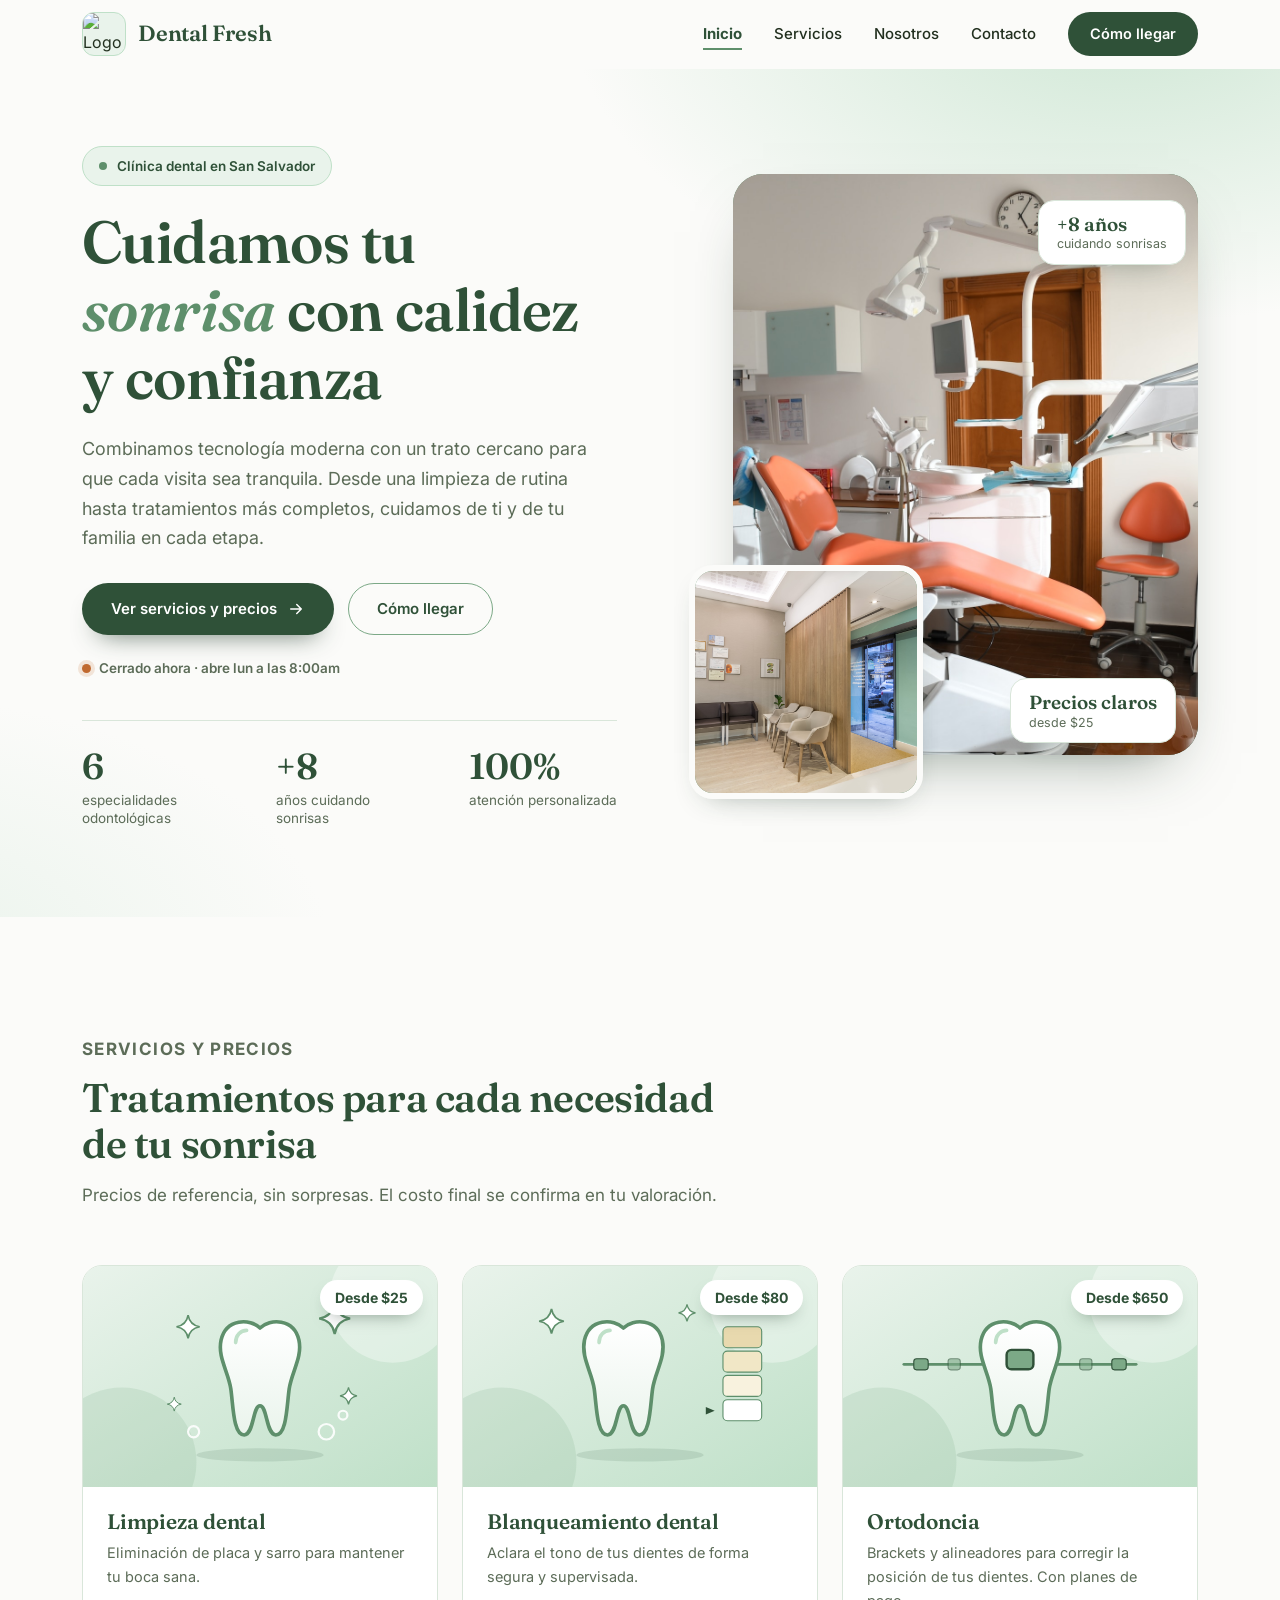
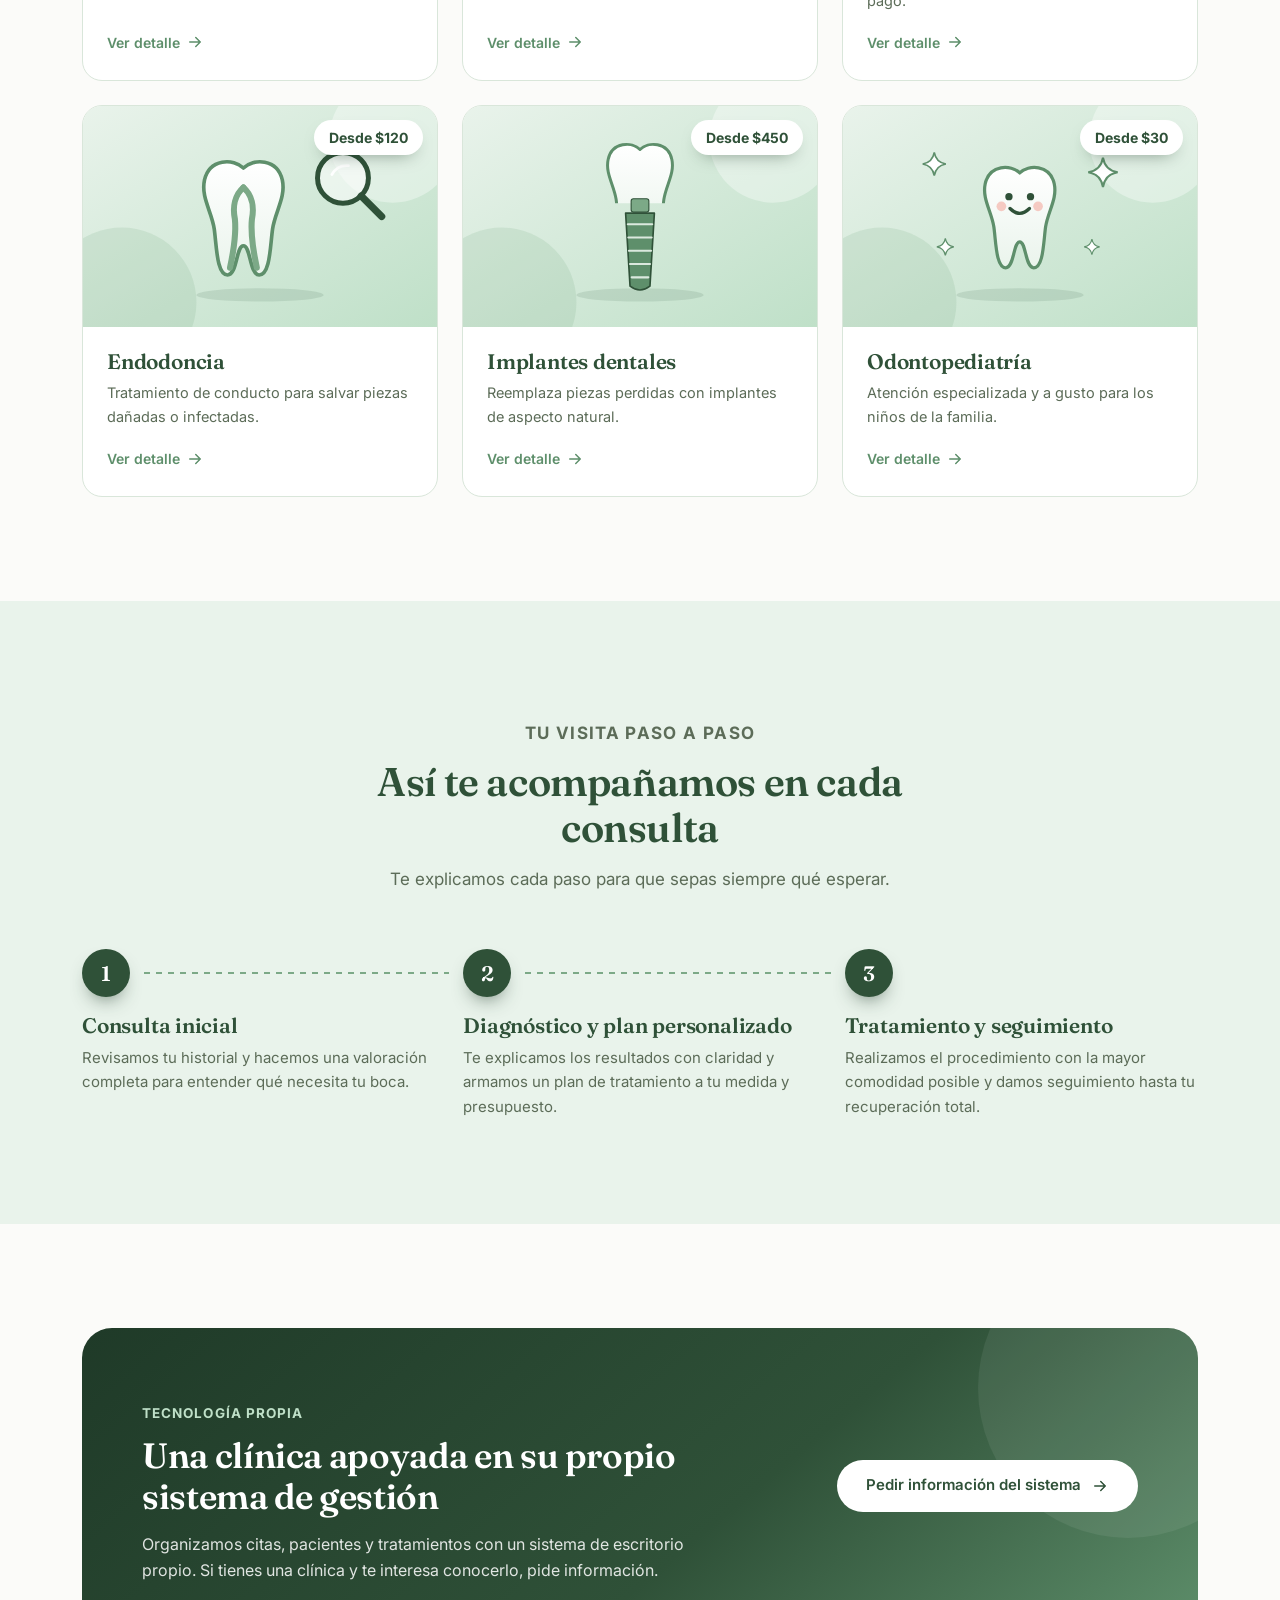
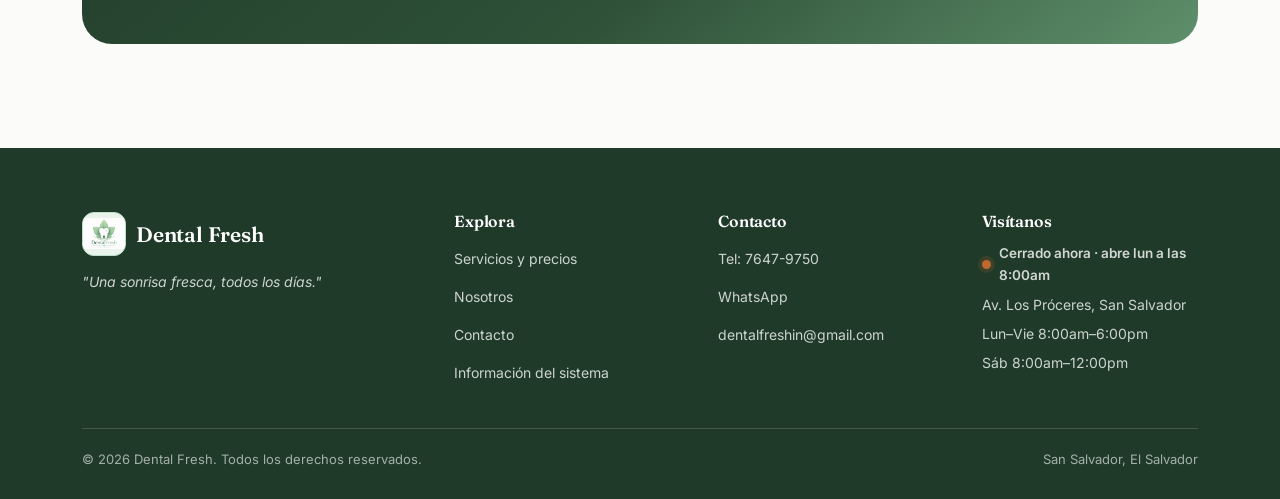
==== index.html @ ce36f496 "Add files via upload" ====
<!DOCTYPE html>
<html lang="es">
<head>
<meta charset="UTF-8">
<meta name="viewport" content="width=device-width, initial-scale=1.0, viewport-fit=cover">
<meta name="description" content="Dental Fresh, clínica dental en San Salvador. Limpieza, blanqueamiento, ortodoncia, endodoncia, implantes y odontopediatría con precios claros.">
<meta name="theme-color" content="#2F5138">
<title>Dental Fresh — Clínica dental en San Salvador</title>
<link rel="icon" href="logo.jpeg">
<link rel="preconnect" href="https://fonts.googleapis.com">
<link rel="preconnect" href="https://fonts.gstatic.com" crossorigin>
<link href="https://fonts.googleapis.com/css2?family=Fraunces:ital,opsz,wght@0,9..144,500;0,9..144,600;1,9..144,500&family=Inter:wght@400;500;600;700&display=swap" rel="stylesheet">
<link rel="stylesheet" href="style.css">
<script>document.documentElement.classList.add('js');</script>
</head>
<body>
<div class="progress" aria-hidden="true"></div>
<a class="skip" href="#contenido">Saltar al contenido</a>

<header>
  <div class="nav">
    <a href="index.html" class="brand-group" aria-label="Dental Fresh, inicio">
      <span class="logo-slot"><img src="img/logo.jpeg" alt="Logo de Dental Fresh"></span>
      <span class="brand">Dental Fresh</span>
    </a>
    <button class="menu-toggle" type="button" aria-label="Abrir menú" aria-expanded="false" aria-controls="menu"><span class="bars"></span></button>
    <nav id="menu" class="nav-links" aria-label="Principal">
      <a href="index.html" aria-current="page">Inicio</a>
      <a href="servicios.html">Servicios</a>
      <a href="nosotros.html">Nosotros</a>
      <a href="contacto.html">Contacto</a>
      <a href="contacto.html#ubicacion" class="nav-cta">Cómo llegar</a>
    </nav>
  </div>
</header>

<main id="contenido">
  <section class="hero">
    <div class="wrap hero-grid">
      <div class="reveal">
        <span class="pill"><span class="dot"></span>Clínica dental en San Salvador</span>
        <h1>Cuidamos tu <em>sonrisa</em> con calidez y confianza</h1>
        <p class="lead">Combinamos tecnología moderna con un trato cercano para que cada visita sea tranquila. Desde una limpieza de rutina hasta tratamientos más completos, cuidamos de ti y de tu familia en cada etapa.</p>
        <div class="btn-row">
          <a href="servicios.html" class="btn btn-primary">Ver servicios y precios <svg class="arr" viewBox="0 0 24 24" aria-hidden="true"><path d="M5 12h14M13 6l6 6-6 6"/></svg></a>
          <a href="contacto.html#ubicacion" class="btn btn-ghost">Cómo llegar</a>
        </div>
        <p class="status" data-open-status data-state=""><i></i><span class="t">Lun–Vie 8:00am–6:00pm · Sáb 8:00am–12:00pm</span></p>
        <div class="hero-stats">
          <div><strong data-count="6">6</strong><span>especialidades odontológicas</span></div>
          <div><strong data-count="8" data-prefix="+">+8</strong><span>años cuidando sonrisas</span></div>
          <div><strong data-count="100" data-suffix="%">100%</strong><span>atención personalizada</span></div>
        </div>
      </div>

      <div class="hv reveal" style="--d:.15s">
        <div class="hv-main"><img src="consultorio.jpg" alt="Consultorio de Dental Fresh" onerror="this.style.display='none'"></div>
        <div class="hv-sec"><img src="sala_espera.jpg" alt="Sala de espera de Dental Fresh" onerror="this.style.display='none'"></div>
        <div class="chip c1"><b>+8 años</b><span>cuidando sonrisas</span></div>
        <div class="chip c2"><b>Precios claros</b><span>desde $25</span></div>
      </div>
    </div>
  </section>

  <section class="section">
    <div class="wrap">
      <div class="section-head reveal">
        <p class="eyebrow">Servicios y precios</p>
        <h2>Tratamientos para cada necesidad de tu sonrisa</h2>
        <p>Precios de referencia, sin sorpresas. El costo final se confirma en tu valoración.</p>
      </div>
      <div class="svc-grid">
        <a class="svc reveal" href="servicios.html#limpieza">
          <div class="svc-media"><img src="limpieza.svg" alt="Ilustración de limpieza dental" loading="lazy"><span class="svc-price">Desde $25</span></div>
          <div class="svc-body"><h3>Limpieza dental</h3><p>Eliminación de placa y sarro para mantener tu boca sana.</p><span class="svc-link">Ver detalle <svg class="arr" viewBox="0 0 24 24" aria-hidden="true"><path d="M5 12h14M13 6l6 6-6 6"/></svg></span></div>
        </a>
        <a class="svc reveal" style="--d:.08s" href="servicios.html#blanqueamiento">
          <div class="svc-media"><img src="blanqueamiento.svg" alt="Ilustración de blanqueamiento dental" loading="lazy"><span class="svc-price">Desde $80</span></div>
          <div class="svc-body"><h3>Blanqueamiento dental</h3><p>Aclara el tono de tus dientes de forma segura y supervisada.</p><span class="svc-link">Ver detalle <svg class="arr" viewBox="0 0 24 24" aria-hidden="true"><path d="M5 12h14M13 6l6 6-6 6"/></svg></span></div>
        </a>
        <a class="svc reveal" style="--d:.16s" href="servicios.html#ortodoncia">
          <div class="svc-media"><img src="ortodoncia.svg" alt="Ilustración de ortodoncia" loading="lazy"><span class="svc-price">Desde $650</span></div>
          <div class="svc-body"><h3>Ortodoncia</h3><p>Brackets y alineadores para corregir la posición de tus dientes. Con planes de pago.</p><span class="svc-link">Ver detalle <svg class="arr" viewBox="0 0 24 24" aria-hidden="true"><path d="M5 12h14M13 6l6 6-6 6"/></svg></span></div>
        </a>
        <a class="svc reveal" href="servicios.html#endodoncia">
          <div class="svc-media"><img src="endodoncia.svg" alt="Ilustración de endodoncia" loading="lazy"><span class="svc-price">Desde $120</span></div>
          <div class="svc-body"><h3>Endodoncia</h3><p>Tratamiento de conducto para salvar piezas dañadas o infectadas.</p><span class="svc-link">Ver detalle <svg class="arr" viewBox="0 0 24 24" aria-hidden="true"><path d="M5 12h14M13 6l6 6-6 6"/></svg></span></div>
        </a>
        <a class="svc reveal" style="--d:.08s" href="servicios.html#implantes">
          <div class="svc-media"><img src="implantes.svg" alt="Ilustración de implante dental" loading="lazy"><span class="svc-price">Desde $450</span></div>
          <div class="svc-body"><h3>Implantes dentales</h3><p>Reemplaza piezas perdidas con implantes de aspecto natural.</p><span class="svc-link">Ver detalle <svg class="arr" viewBox="0 0 24 24" aria-hidden="true"><path d="M5 12h14M13 6l6 6-6 6"/></svg></span></div>
        </a>
        <a class="svc reveal" style="--d:.16s" href="servicios.html#odontopediatria">
          <div class="svc-media"><img src="odontopediatria.svg" alt="Ilustración de odontopediatría" loading="lazy"><span class="svc-price">Desde $30</span></div>
          <div class="svc-body"><h3>Odontopediatría</h3><p>Atención especializada y a gusto para los niños de la familia.</p><span class="svc-link">Ver detalle <svg class="arr" viewBox="0 0 24 24" aria-hidden="true"><path d="M5 12h14M13 6l6 6-6 6"/></svg></span></div>
        </a>
      </div>
    </div>
  </section>

  <section class="section alt">
    <div class="wrap">
      <div class="section-head center reveal">
        <p class="eyebrow">Tu visita paso a paso</p>
        <h2>Así te acompañamos en cada consulta</h2>
        <p>Te explicamos cada paso para que sepas siempre qué esperar.</p>
      </div>
      <div class="steps">
        <div class="step reveal"><h3>Consulta inicial</h3><p>Revisamos tu historial y hacemos una valoración completa para entender qué necesita tu boca.</p></div>
        <div class="step reveal" style="--d:.1s"><h3>Diagnóstico y plan personalizado</h3><p>Te explicamos los resultados con claridad y armamos un plan de tratamiento a tu medida y presupuesto.</p></div>
        <div class="step reveal" style="--d:.2s"><h3>Tratamiento y seguimiento</h3><p>Realizamos el procedimiento con la mayor comodidad posible y damos seguimiento hasta tu recuperación total.</p></div>
      </div>
    </div>
  </section>

  <section class="section">
    <div class="wrap">
      <div class="band reveal">
        <div>
          <p class="eyebrow">Tecnología propia</p>
          <h2>Una clínica apoyada en su propio sistema de gestión</h2>
          <p>Organizamos citas, pacientes y tratamientos con un sistema de escritorio propio. Si tienes una clínica y te interesa conocerlo, pide información.</p>
        </div>
        <a class="btn btn-light" href="contacto.html#sistema">Pedir información del sistema <svg class="arr" viewBox="0 0 24 24" aria-hidden="true"><path d="M5 12h14M13 6l6 6-6 6"/></svg></a>
      </div>
    </div>
  </section>
</main>

<footer>
  <div class="wrap">
    <div class="footer-grid">
      <div>
        <div class="footer-brand"><span class="logo-slot"><img src="logo.jpeg" alt=""></span><span class="brand" style="font-size:21px;">Dental Fresh</span></div>
        <p class="footer-lema">"Una sonrisa fresca, todos los días."</p>
      </div>
      <div>
        <h4>Explora</h4>
        <ul>
          <li><a href="servicios.html">Servicios y precios</a></li>
          <li><a href="nosotros.html">Nosotros</a></li>
          <li><a href="contacto.html">Contacto</a></li>
          <li><a href="#sistema">Información del sistema</a></li>
        </ul>
      </div>
      <div>
        <h4>Contacto</h4>
        <ul>
          <li><a href="tel:+50376479750">Tel: 7647-9750</a></li>
          <li><a href="https://wa.me/50376479750" target="_blank" rel="noopener">WhatsApp</a></li>
          <li><a href="mailto:dentalfreshin@gmail.com">dentalfreshin@gmail.com</a></li>
        </ul>
      </div>
      <div>
        <h4>Visítanos</h4>
        <p class="status" data-open-status data-state=""><i></i><span class="t">Consulta nuestro horario</span></p>
        <p class="dato">Av. Los Próceres, San Salvador</p>
        <p class="dato">Lun–Vie 8:00am–6:00pm</p>
        <p class="dato">Sáb 8:00am–12:00pm</p>
      </div>
    </div>
    <div class="footer-bottom">
      <span>© <span class="anio">2026</span> Dental Fresh. Todos los derechos reservados.</span>
      <span>San Salvador, El Salvador</span>
    </div>
  </div>
</footer>

<button class="to-top" type="button" aria-label="Volver arriba"><svg class="ico" viewBox="0 0 24 24" aria-hidden="true"><path d="M12 19V5M5 12l7-7 7 7"/></svg></button>
<div class="toast" role="status" aria-live="polite"></div>
<script src="script.js"></script>
</body>
</html>
---- style.css ----
/* ==========================================================
   Dental Fresh v3 — sitio de la clínica
   Breakpoints: 1024px · 860px (menú móvil) · 640px
   ========================================================== */
:root{
  --verde-oscuro:#2F5138;
  --verde-profundo:#1F3A28;
  --verde-principal:#5E8F6B;
  --verde-medio:#7CA987;
  --verde-claro:#BFE0C8;
  --verde-panel:#E9F3EB;
  --crema:#FBFBF9;
  --blanco:#FFFFFF;
  --texto:#22301F;
  --texto-suave:#5C6C58;
  --borde:#D9E6DA;
  --radio:20px;
  --pad:clamp(20px,4vw,32px);
  --sombra:0 28px 60px -30px rgba(31,58,40,.5);
  --sombra-sm:0 12px 30px -18px rgba(31,58,40,.45);
  --display:'Fraunces',Georgia,'Times New Roman',serif;
}
*,*::before,*::after{box-sizing:border-box;}
html{scroll-behavior:smooth;-webkit-text-size-adjust:100%;scroll-padding-top:84px;}
body{margin:0;font-family:'Inter',system-ui,sans-serif;color:var(--texto);background:var(--crema);line-height:1.65;overflow-x:hidden;}
h1,h2,h3,h4,.brand{font-family:var(--display);font-weight:600;color:var(--verde-oscuro);margin:0;line-height:1.15;letter-spacing:-.01em;}
p{margin:0;}
a{text-decoration:none;color:inherit;}
img{max-width:100%;display:block;}
ul{margin:0;padding:0;list-style:none;}
button{font-family:inherit;}
:focus-visible{outline:3px solid var(--verde-principal);outline-offset:3px;border-radius:6px;}
.wrap{max-width:1180px;margin:0 auto;padding-left:var(--pad);padding-right:var(--pad);}
.skip{position:absolute;left:-999px;top:8px;background:var(--verde-oscuro);color:#fff;padding:10px 16px;border-radius:8px;z-index:100;}
.skip:focus{left:8px;}
.ico{width:24px;height:24px;fill:none;stroke:currentColor;stroke-width:1.8;stroke-linecap:round;stroke-linejoin:round;flex-shrink:0;}
.arr{width:18px;height:18px;fill:none;stroke:currentColor;stroke-width:2;stroke-linecap:round;stroke-linejoin:round;transition:transform .2s ease;}

/* ---------- Barra de progreso y header ---------- */
.progress{position:fixed;top:0;left:0;right:0;height:3px;background:linear-gradient(90deg,var(--verde-medio),var(--verde-oscuro));transform-origin:0 50%;transform:scaleX(0);z-index:80;}
header{position:sticky;top:0;z-index:70;background:rgba(251,251,249,.9);backdrop-filter:blur(10px);border-bottom:1px solid transparent;transition:border-color .25s ease,box-shadow .25s ease;}
header.scrolled{border-bottom-color:var(--borde);box-shadow:0 10px 30px -22px rgba(31,58,40,.5);}
.nav{display:flex;align-items:center;justify-content:space-between;gap:16px;padding:12px var(--pad);max-width:1180px;margin:0 auto;}
.brand-group{display:flex;align-items:center;gap:12px;min-height:44px;}
.logo-slot{width:44px;height:44px;border-radius:12px;border:1.5px solid var(--verde-claro);display:flex;align-items:center;justify-content:center;background:var(--verde-panel);flex-shrink:0;overflow:hidden;}
.logo-slot img{width:100%;height:100%;object-fit:contain;}
.brand{font-size:clamp(19px,2.4vw,22px);}
.nav-links{display:flex;align-items:center;gap:clamp(16px,2.6vw,32px);font-size:15px;font-weight:500;}
.nav-links a{min-height:44px;display:inline-flex;align-items:center;position:relative;}
.nav-links a:not(.nav-cta)::after{content:"";position:absolute;left:0;right:0;bottom:6px;height:2px;background:var(--verde-principal);transform:scaleX(0);transform-origin:left;transition:transform .25s ease;}
.nav-links a:not(.nav-cta):hover::after,.nav-links a[aria-current="page"]::after{transform:scaleX(1);}
.nav-links a[aria-current="page"]{color:var(--verde-oscuro);font-weight:700;}
.nav-cta{background:var(--verde-oscuro);color:var(--blanco);padding:0 22px;border-radius:999px;font-weight:600;font-size:14.5px;transition:background .2s ease,transform .2s ease;}
.nav-cta:hover{background:var(--verde-principal);transform:translateY(-1px);}
.menu-toggle{display:none;width:48px;height:48px;border:1px solid var(--borde);background:var(--blanco);border-radius:12px;cursor:pointer;align-items:center;justify-content:center;padding:0;}
.menu-toggle .bars,.menu-toggle .bars::before,.menu-toggle .bars::after{display:block;width:22px;height:2.5px;background:var(--verde-oscuro);border-radius:2px;transition:transform .2s ease,background .2s ease;}
.menu-toggle .bars{position:relative;}
.menu-toggle .bars::before,.menu-toggle .bars::after{content:"";position:absolute;left:0;}
.menu-toggle .bars::before{top:-7px;}
.menu-toggle .bars::after{top:7px;}
.menu-toggle[aria-expanded="true"] .bars{background:transparent;}
.menu-toggle[aria-expanded="true"] .bars::before{transform:translateY(7px) rotate(45deg);}
.menu-toggle[aria-expanded="true"] .bars::after{transform:translateY(-7px) rotate(-45deg);}

/* ---------- Botones ---------- */
.btn{display:inline-flex;align-items:center;justify-content:center;gap:10px;min-height:52px;padding:12px 28px;border-radius:999px;font-weight:600;font-size:15px;cursor:pointer;border:1.5px solid transparent;transition:background .2s ease,transform .2s ease,color .2s ease,box-shadow .2s ease;text-align:center;}
.btn:hover{transform:translateY(-2px);}
.btn:hover .arr{transform:translateX(4px);}
.btn-primary{background:var(--verde-oscuro);color:var(--blanco);box-shadow:0 14px 26px -16px rgba(31,58,40,.8);}
.btn-primary:hover{background:var(--verde-principal);}
.btn-ghost{border-color:var(--verde-medio);color:var(--verde-oscuro);background:transparent;}
.btn-ghost:hover{background:var(--verde-panel);}
.btn-light{background:var(--blanco);color:var(--verde-oscuro);}
.btn-light:hover{background:var(--verde-claro);}
.btn-outline-light{border-color:rgba(255,255,255,.55);color:var(--blanco);}
.btn-outline-light:hover{background:rgba(255,255,255,.14);}
.btn-sm{min-height:44px;padding:10px 20px;font-size:14px;}
.btn-row{display:flex;gap:14px;flex-wrap:wrap;}

/* ---------- Animaciones de entrada ---------- */
@media (prefers-reduced-motion:no-preference){
  html.js .reveal{opacity:0;transform:translateY(26px);transition:opacity .7s ease,transform .7s cubic-bezier(.2,.7,.2,1);transition-delay:var(--d,0s);}
  html.js .reveal.in{opacity:1;transform:none;}
  @keyframes float{0%,100%{transform:translateY(0)}50%{transform:translateY(-9px)}}
  @keyframes pulse{0%{box-shadow:0 0 0 0 rgba(94,143,107,.55)}100%{box-shadow:0 0 0 10px rgba(94,143,107,0)}}
}

/* ---------- Hero ---------- */
.hero{background:radial-gradient(900px 520px at 88% -8%,rgba(191,224,200,.75),transparent 62%),radial-gradient(700px 420px at -8% 105%,rgba(233,243,235,.95),transparent 62%),var(--crema);overflow:hidden;}
.hero-grid{display:grid;grid-template-columns:1.05fr 1fr;gap:clamp(32px,6vw,72px);align-items:center;padding-top:clamp(36px,6vw,80px);padding-bottom:clamp(44px,7vw,92px);}
.pill{display:inline-flex;align-items:center;gap:10px;font-size:13.5px;font-weight:600;padding:8px 16px;border-radius:999px;background:var(--verde-panel);border:1px solid var(--verde-claro);color:var(--verde-oscuro);margin-bottom:22px;}
.pill .dot{width:8px;height:8px;border-radius:50%;background:var(--verde-principal);animation:pulse 1.8s ease-out infinite;}
.hero h1{font-size:clamp(2.3rem,5.2vw,3.7rem);font-weight:600;}
.hero h1 em{font-style:italic;color:var(--verde-principal);}
.hero .lead{margin-top:22px;font-size:clamp(16px,2vw,18px);color:var(--texto-suave);max-width:540px;}
.hero .btn-row{margin-top:30px;}
.status{display:inline-flex;align-items:center;gap:8px;font-size:13.5px;font-weight:600;color:var(--texto-suave);}
.status i{width:9px;height:9px;border-radius:50%;background:#B8C4B6;display:inline-block;flex-shrink:0;}
.status[data-state="open"] i{background:#2E9E57;box-shadow:0 0 0 4px rgba(46,158,87,.18);}
.status[data-state="closed"] i{background:#C0692F;box-shadow:0 0 0 4px rgba(192,105,47,.16);}
.hero .status{margin-top:22px;}
.hero-stats{display:grid;grid-template-columns:repeat(3,auto);justify-content:start;gap:clamp(18px,4vw,44px);margin-top:clamp(28px,4vw,40px);padding-top:26px;border-top:1px solid var(--borde);}
.hero-stats strong{display:block;font-family:var(--display);font-size:clamp(26px,3.4vw,36px);color:var(--verde-oscuro);line-height:1.1;font-weight:600;}
.hero-stats span{font-size:13.5px;color:var(--texto-suave);display:block;margin-top:4px;max-width:150px;line-height:1.35;}

/* Collage del hero */
.hv{position:relative;padding:0 0 44px 44px;}
.hv-main{aspect-ratio:4/5;border-radius:30px;overflow:hidden;background:linear-gradient(160deg,var(--verde-principal),var(--verde-oscuro));box-shadow:var(--sombra);}
.hv-main img,.hv-sec img{width:100%;height:100%;object-fit:cover;}
.hv-sec{position:absolute;left:0;bottom:0;width:46%;aspect-ratio:1/1;border-radius:24px;overflow:hidden;border:6px solid var(--crema);box-shadow:var(--sombra-sm);background:linear-gradient(160deg,var(--verde-medio),var(--verde-principal));}
.chip{position:absolute;background:var(--blanco);border:1px solid var(--borde);border-radius:16px;padding:12px 18px;box-shadow:var(--sombra-sm);display:flex;flex-direction:column;line-height:1.25;animation:float 6s ease-in-out infinite;}
.chip b{font-family:var(--display);font-size:19px;color:var(--verde-oscuro);font-weight:600;}
.chip span{font-size:12.5px;color:var(--texto-suave);}
.chip.c1{top:26px;right:12px;}
.chip.c2{bottom:56px;right:22px;animation-delay:-3s;}

/* ---------- Secciones ---------- */
.section{padding:clamp(60px,9vw,104px) 0;}
.section.alt{background:var(--verde-panel);}
.eyebrow{font-size:13.5px;color:var(--verde-principal);font-weight:700;letter-spacing:.08em;text-transform:uppercase;margin-bottom:12px;}
.section-head{max-width:640px;margin-bottom:clamp(32px,6vw,56px);}
.section-head.center{margin-left:auto;margin-right:auto;text-align:center;}
.section-head h2{font-size:clamp(1.75rem,4vw,2.5rem);}
.section-head p{color:var(--texto-suave);margin-top:14px;font-size:clamp(15px,2vw,17px);}

/* ---------- Tarjetas de servicios ---------- */
.svc-grid{display:grid;grid-template-columns:repeat(3,1fr);gap:24px;}
.svc{background:var(--blanco);border:1px solid var(--borde);border-radius:var(--radio);overflow:hidden;display:flex;flex-direction:column;transition:transform .3s ease,box-shadow .3s ease,border-color .3s ease;}
.svc:hover{transform:translateY(-7px);box-shadow:var(--sombra);border-color:var(--verde-claro);}
.svc-media{aspect-ratio:16/10;overflow:hidden;background:var(--verde-panel);position:relative;}
.svc-media img{width:100%;height:100%;object-fit:cover;transition:transform .6s ease;}
.svc:hover .svc-media img{transform:scale(1.07);}
.svc-price{position:absolute;right:14px;top:14px;background:var(--blanco);border-radius:999px;padding:6px 15px;font-weight:700;font-size:14px;color:var(--verde-oscuro);box-shadow:0 8px 18px -10px rgba(31,58,40,.6);}
.svc-body{padding:22px 24px 26px;display:flex;flex-direction:column;gap:8px;flex:1;}
.svc-body h3{font-size:21px;}
.svc-body p{font-size:14.5px;color:var(--texto-suave);}
.svc-body .incluye{font-size:13.5px;margin-top:2px;}
.svc-body .incluye strong{color:var(--verde-oscuro);}
.svc-tag{display:inline-block;align-self:flex-start;margin-top:4px;font-size:12px;font-weight:600;background:var(--verde-panel);color:var(--verde-oscuro);padding:3px 11px;border-radius:999px;}
.svc-link{margin-top:auto;padding-top:10px;display:inline-flex;align-items:center;gap:6px;font-weight:600;font-size:14px;color:var(--verde-principal);}
.svc:hover .svc-link .arr{transform:translateX(4px);}
.svc[hidden]{display:none;}
.svc.pop{animation:pop .45s ease both;}
@keyframes pop{from{opacity:0;transform:scale(.96) translateY(10px)}to{opacity:1;transform:none}}

/* Filtros */
.chips{display:flex;gap:10px;flex-wrap:wrap;margin-bottom:28px;}
.chip-btn{min-height:44px;padding:8px 20px;border-radius:999px;border:1.5px solid var(--borde);background:var(--blanco);color:var(--verde-oscuro);font-weight:600;font-size:14.5px;cursor:pointer;transition:all .2s ease;}
.chip-btn:hover{border-color:var(--verde-medio);background:var(--verde-panel);}
.chip-btn[aria-pressed="true"]{background:var(--verde-oscuro);border-color:var(--verde-oscuro);color:var(--blanco);}
.filter-count{font-size:14px;color:var(--texto-suave);margin:-8px 0 22px;}
.nota{margin-top:26px;font-size:14.5px;color:var(--texto-suave);background:var(--verde-panel);border-radius:14px;padding:16px 20px;border-left:4px solid var(--verde-principal);}
.section.alt .nota{background:var(--blanco);}
.more-link{display:inline-flex;align-items:center;gap:8px;min-height:44px;font-weight:600;color:var(--verde-principal);margin-top:30px;}
.more-link:hover{color:var(--verde-oscuro);}
.more-link:hover .arr{transform:translateX(4px);}

/* ---------- Pasos ---------- */
.steps{display:grid;grid-template-columns:repeat(3,1fr);gap:28px;counter-reset:paso;}
.step{position:relative;padding-top:64px;}
.step::before{counter-increment:paso;content:counter(paso);position:absolute;top:0;left:0;width:48px;height:48px;border-radius:50%;background:var(--verde-oscuro);color:#fff;font-family:var(--display);font-weight:600;font-size:21px;display:flex;align-items:center;justify-content:center;box-shadow:0 10px 20px -10px rgba(31,58,40,.8);}
.step::after{content:"";position:absolute;top:23px;left:62px;right:-14px;height:2px;background:repeating-linear-gradient(90deg,var(--verde-medio) 0 6px,transparent 6px 12px);}
.step:last-child::after{display:none;}
.step h3{font-size:21px;margin-bottom:8px;}
.step p{font-size:15px;color:var(--texto-suave);}

/* ---------- Banda (tecnología / CTA) ---------- */
.band{background:linear-gradient(140deg,var(--verde-profundo),var(--verde-oscuro) 58%,var(--verde-principal));color:var(--blanco);border-radius:30px;padding:clamp(32px,6vw,60px);display:grid;grid-template-columns:1.5fr auto;gap:clamp(24px,4vw,48px);align-items:center;position:relative;overflow:hidden;}
.band::before{content:"";position:absolute;right:-80px;top:-90px;width:300px;height:300px;border-radius:50%;background:rgba(255,255,255,.07);}
.band>*{position:relative;z-index:1;}
.band .eyebrow{color:var(--verde-claro);}
.band h2{color:var(--blanco);font-size:clamp(1.6rem,3.6vw,2.2rem);}
.band p{color:rgba(255,255,255,.86);margin-top:14px;max-width:560px;}
.band.center{grid-template-columns:1fr;text-align:center;justify-items:center;}
.band.center .btn-row{justify-content:center;}

/* ---------- Banner de páginas internas ---------- */
.page-banner{background:linear-gradient(150deg,var(--verde-principal) 0%,var(--verde-oscuro) 58%,var(--verde-profundo) 100%);color:var(--blanco);position:relative;overflow:hidden;padding:clamp(44px,7vw,76px) 0;}
.page-banner::before{content:"";position:absolute;right:-90px;top:-120px;width:340px;height:340px;border-radius:50%;background:rgba(255,255,255,.07);}
.page-banner::after{content:"";position:absolute;left:12%;bottom:-150px;width:260px;height:260px;border-radius:50%;background:rgba(255,255,255,.05);}
.page-banner .wrap{position:relative;z-index:1;}
.page-banner .eyebrow{color:var(--verde-claro);}
.page-banner h1{color:var(--blanco);font-size:clamp(2.1rem,5.2vw,3.1rem);}
.page-banner .tag{margin-top:12px;font-size:clamp(15px,2vw,17.5px);color:rgba(255,255,255,.88);max-width:560px;}

/* ---------- Nosotros ---------- */
.mv{display:grid;grid-template-columns:1fr 1fr;gap:24px;}
.mv>div{border-radius:var(--radio);padding:clamp(28px,4vw,46px);}
.mv .m{background:var(--blanco);border:1px solid var(--borde);}
.mv .v{background:var(--verde-oscuro);color:rgba(255,255,255,.86);}
.mv h3{font-size:clamp(1.4rem,2.8vw,1.75rem);margin-bottom:12px;}
.mv .v h3{color:var(--blanco);}
.mv .v .eyebrow{color:var(--verde-claro);}
.mv p.t{font-size:15.5px;}
.mv .m p.t{color:var(--texto-suave);}
.checks{margin-top:22px;display:grid;gap:12px;}
.checks li{padding-left:32px;position:relative;font-size:15px;}
.checks li::before{content:"";position:absolute;left:0;top:4px;width:20px;height:20px;border-radius:50%;background:var(--verde-principal);}
.checks li::after{content:"";position:absolute;left:6px;top:10px;width:8px;height:4px;border-left:2px solid #fff;border-bottom:2px solid #fff;transform:rotate(-45deg);}
.values{display:grid;grid-template-columns:repeat(4,1fr);gap:20px;}
.value{background:var(--blanco);border-radius:var(--radio);padding:28px 24px;border:1px solid transparent;transition:transform .3s ease,box-shadow .3s ease;}
.value:hover{transform:translateY(-6px);box-shadow:var(--sombra);}
.value .icon-box{width:50px;height:50px;border-radius:14px;background:var(--verde-panel);color:var(--verde-oscuro);display:flex;align-items:center;justify-content:center;margin-bottom:16px;}
.value h3{font-size:19px;margin-bottom:6px;}
.value p{font-size:14.5px;color:var(--texto-suave);}
.gallery{display:grid;grid-template-columns:1fr 1fr;gap:24px;}
.gallery figure{margin:0;background:var(--blanco);border:1px solid var(--borde);border-radius:var(--radio);overflow:hidden;}
.gal-btn{display:block;width:100%;padding:0;border:0;background:var(--verde-panel);cursor:zoom-in;position:relative;overflow:hidden;}
.gal-btn img{width:100%;aspect-ratio:16/10;object-fit:cover;transition:transform .6s ease;}
.gal-btn:hover img{transform:scale(1.06);}
.gal-btn::after{content:"Ampliar";position:absolute;right:14px;bottom:14px;background:rgba(31,58,40,.85);color:#fff;font-size:13px;font-weight:600;padding:6px 14px;border-radius:999px;opacity:0;transform:translateY(6px);transition:all .25s ease;}
.gal-btn:hover::after,.gal-btn:focus-visible::after{opacity:1;transform:none;}
.gallery figcaption{padding:18px 22px;}
.gallery h3{font-size:19px;}
.gallery p{font-size:14px;color:var(--texto-suave);margin-top:2px;}
.team{display:grid;grid-template-columns:repeat(3,1fr);gap:22px;}
.team-card{background:var(--blanco);border:1px solid var(--borde);border-radius:var(--radio);padding:32px 24px;text-align:center;transition:transform .3s ease,box-shadow .3s ease;}
.team-card:hover{transform:translateY(-6px);box-shadow:var(--sombra);}
.avatar{width:104px;height:104px;border-radius:50%;margin:0 auto 18px;background:var(--verde-panel);border:3px solid var(--verde-claro);display:flex;align-items:center;justify-content:center;font-family:var(--display);font-weight:600;font-size:30px;color:var(--verde-principal);overflow:hidden;}
.avatar img{width:100%;height:100%;object-fit:cover;}
.team-card h3{font-size:19px;}
.team-card .rol{font-size:14px;color:var(--verde-principal);font-weight:600;margin-top:3px;}
.team-card p:last-child{font-size:14px;color:var(--texto-suave);margin-top:10px;}

/* Lightbox */
dialog.lb{border:0;padding:0;background:transparent;max-width:min(94vw,1100px);width:100%;overflow:visible;}
dialog.lb::backdrop{background:rgba(15,30,20,.85);backdrop-filter:blur(4px);}
.lb-inner{position:relative;text-align:center;}
.lb img{max-height:78vh;width:auto;max-width:100%;margin:0 auto;border-radius:16px;box-shadow:0 30px 80px -20px rgba(0,0,0,.7);}
.lb p{color:#fff;margin-top:14px;font-size:15px;}
.lb button{position:absolute;width:48px;height:48px;border-radius:50%;border:0;background:rgba(255,255,255,.95);color:var(--verde-oscuro);font-size:22px;cursor:pointer;display:flex;align-items:center;justify-content:center;}
.lb .x{top:-14px;right:-6px;}
.lb .prev{left:-6px;top:42%;}
.lb .next{right:-6px;top:42%;}

/* ---------- Contacto ---------- */
.contact-cards{display:grid;grid-template-columns:repeat(4,1fr);gap:18px;}
.contact-card{background:var(--blanco);border:1px solid var(--borde);border-radius:var(--radio);padding:26px 24px;display:flex;flex-direction:column;gap:6px;transition:transform .3s ease,box-shadow .3s ease;}
.contact-card:hover{transform:translateY(-5px);box-shadow:var(--sombra-sm);}
.contact-card .icon-box{width:48px;height:48px;border-radius:14px;background:var(--verde-panel);color:var(--verde-oscuro);display:flex;align-items:center;justify-content:center;margin-bottom:10px;}
.contact-card h3{font-size:18px;}
.contact-card p,.contact-card a.dato{font-size:14.5px;color:var(--texto-suave);word-break:break-word;}
.contact-card a.dato{display:inline-flex;min-height:32px;align-items:center;color:var(--verde-oscuro);font-weight:600;}
.contact-card a.dato:hover{color:var(--verde-principal);}
.copy{align-self:flex-start;margin-top:auto;min-height:36px;padding:4px 14px;border-radius:999px;border:1.5px solid var(--borde);background:transparent;color:var(--verde-oscuro);font-size:13px;font-weight:600;cursor:pointer;transition:all .2s ease;}
.copy:hover{background:var(--verde-panel);border-color:var(--verde-medio);}
.map-box{border-radius:var(--radio);overflow:hidden;border:1px solid var(--borde);background:var(--blanco);box-shadow:var(--sombra);}
.map-box iframe{width:100%;aspect-ratio:16/8;min-height:320px;border:0;display:block;}
.map-info{padding:20px 26px;display:flex;justify-content:space-between;align-items:center;gap:16px;flex-wrap:wrap;}
.map-info h3{font-size:20px;}
.map-info p{font-size:14.5px;color:var(--texto-suave);}
.sys{background:var(--blanco);border:1px solid var(--borde);border-left:6px solid var(--verde-principal);border-radius:var(--radio);padding:clamp(26px,4vw,42px);display:grid;grid-template-columns:1.4fr 1fr;gap:clamp(22px,4vw,44px);align-items:center;box-shadow:var(--sombra-sm);}
.sys h2{font-size:clamp(1.5rem,3.2vw,2rem);}
.sys p{color:var(--texto-suave);margin-top:12px;font-size:15.5px;}
.sys ul{margin-top:16px;display:grid;gap:8px;}
.sys li{padding-left:26px;position:relative;font-size:14.5px;}
.sys li::before{content:"";position:absolute;left:0;top:9px;width:10px;height:10px;border-radius:50%;background:var(--verde-medio);}
.sys .btn-col{display:grid;gap:12px;}
.sys .btn-col small{font-size:13px;color:var(--texto-suave);text-align:center;}

/* FAQ */
.faq{max-width:820px;margin:0 auto;display:grid;gap:12px;}
.faq details{background:var(--blanco);border:1px solid var(--borde);border-radius:16px;transition:box-shadow .25s ease,border-color .25s ease;}
.faq details[open]{box-shadow:var(--sombra-sm);border-color:var(--verde-claro);}
.faq summary{cursor:pointer;list-style:none;padding:18px 60px 18px 24px;font-weight:600;color:var(--verde-oscuro);position:relative;min-height:58px;display:flex;align-items:center;}
.faq summary::-webkit-details-marker{display:none;}
.faq summary::after{content:"+";position:absolute;right:18px;top:50%;width:30px;height:30px;margin-top:-15px;border-radius:50%;background:var(--verde-panel);display:flex;align-items:center;justify-content:center;font-size:20px;color:var(--verde-oscuro);transition:transform .25s ease,background .25s ease;}
.faq details[open] summary::after{transform:rotate(45deg);background:var(--verde-claro);}
.faq details p{padding:0 24px 22px;font-size:15px;color:var(--texto-suave);}
.faq a{color:var(--verde-principal);font-weight:600;}

/* ---------- Footer ---------- */
footer{padding:clamp(44px,6vw,64px) 0 28px;background:var(--verde-profundo);color:rgba(255,255,255,.78);}
.footer-grid{display:grid;grid-template-columns:1.5fr 1fr 1fr 1fr;gap:clamp(24px,4vw,48px);}
.footer-brand{display:flex;align-items:center;gap:10px;}
.footer-brand .brand{color:var(--blanco);}
.footer-lema{margin-top:14px;font-size:14px;font-style:italic;max-width:260px;}
footer h4{font-size:16px;margin-bottom:12px;color:var(--blanco);}
footer li,footer p.dato{font-size:14px;margin-bottom:6px;}
footer a{display:inline-flex;align-items:center;min-height:32px;transition:color .2s ease;}
footer a:hover{color:var(--verde-claro);}
footer .status{color:rgba(255,255,255,.8);margin-bottom:6px;}
.footer-bottom{margin-top:34px;padding-top:20px;border-top:1px solid rgba(255,255,255,.16);font-size:13px;display:flex;justify-content:space-between;gap:10px;flex-wrap:wrap;color:rgba(255,255,255,.6);}

/* ---------- Volver arriba y aviso ---------- */
.to-top{position:fixed;right:max(18px,env(safe-area-inset-right));bottom:max(18px,env(safe-area-inset-bottom));z-index:60;width:52px;height:52px;border-radius:50%;border:0;background:var(--verde-oscuro);color:#fff;cursor:pointer;display:flex;align-items:center;justify-content:center;box-shadow:var(--sombra-sm);opacity:0;visibility:hidden;transform:translateY(12px);transition:all .3s ease;}
.to-top.show{opacity:1;visibility:visible;transform:none;}
.to-top:hover{background:var(--verde-principal);}
.toast{position:fixed;left:50%;bottom:max(24px,env(safe-area-inset-bottom));transform:translate(-50%,20px);background:var(--verde-profundo);color:#fff;padding:12px 22px;border-radius:999px;font-size:14px;font-weight:600;opacity:0;pointer-events:none;transition:all .3s ease;z-index:90;max-width:90vw;text-align:center;}
.toast.show{opacity:1;transform:translate(-50%,0);}

/* ==========================================================
   RESPONSIVO
   ========================================================== */
@media (max-width:1024px){
  .svc-grid,.team{grid-template-columns:repeat(2,1fr);}
  .values,.contact-cards{grid-template-columns:repeat(2,1fr);}
  .footer-grid{grid-template-columns:1fr 1fr;}
  .footer-grid>div:first-child{grid-column:1/-1;}
}
@media (max-width:860px){
  .menu-toggle{display:inline-flex;}
  .nav-links{position:absolute;left:0;right:0;top:100%;flex-direction:column;align-items:stretch;gap:0;background:var(--crema);border-bottom:1px solid var(--borde);padding:8px var(--pad) 22px;display:none;box-shadow:0 18px 30px -20px rgba(47,81,56,.35);}
  .nav-links.open{display:flex;}
  .nav-links a{border-bottom:1px solid var(--borde);font-size:16px;min-height:54px;}
  .nav-links a::after{display:none;}
  .nav-links .nav-cta{justify-content:center;margin-top:14px;border-bottom:none;}
  .hero-grid,.mv,.gallery,.sys,.band{grid-template-columns:1fr;}
  .hv{max-width:520px;margin:0 auto;width:100%;}
  .steps{grid-template-columns:1fr;gap:30px;}
  .step{padding-top:0;padding-left:68px;}
  .step::after{top:52px;left:23px;right:auto;width:2px;height:calc(100% + 6px);background:repeating-linear-gradient(180deg,var(--verde-medio) 0 6px,transparent 6px 12px);}
  .band .btn-row{margin-top:4px;}
}
@media (max-width:640px){
  .svc-grid,.team,.values,.contact-cards{grid-template-columns:1fr;}
  .hero-stats{grid-template-columns:repeat(3,1fr);gap:14px;}
  .hero-stats span{font-size:12.5px;}
  .hv{padding:0 0 36px 24px;}
  .hv-main{aspect-ratio:4/3.4;}
  .chip{padding:10px 14px;}
  .chip b{font-size:16px;}
  .btn-row .btn{flex:1 1 100%;}
  .btn-row .btn-sm{flex:0 0 auto;}
  .chips{flex-wrap:nowrap;overflow-x:auto;margin-left:calc(var(--pad) * -1);margin-right:calc(var(--pad) * -1);padding:0 var(--pad) 6px;scrollbar-width:none;}
  .chips::-webkit-scrollbar{display:none;}
  .chip-btn{flex-shrink:0;}
  .footer-grid{grid-template-columns:1fr;}
  .footer-bottom{flex-direction:column;}
  .map-info .btn{width:100%;}
  .lb .prev{left:4px;}
  .lb .next{right:4px;}
  .lb .x{right:4px;top:-18px;}
}
@media (prefers-reduced-motion:reduce){
  html{scroll-behavior:auto;}
  *{transition:none !important;animation:none !important;}
}
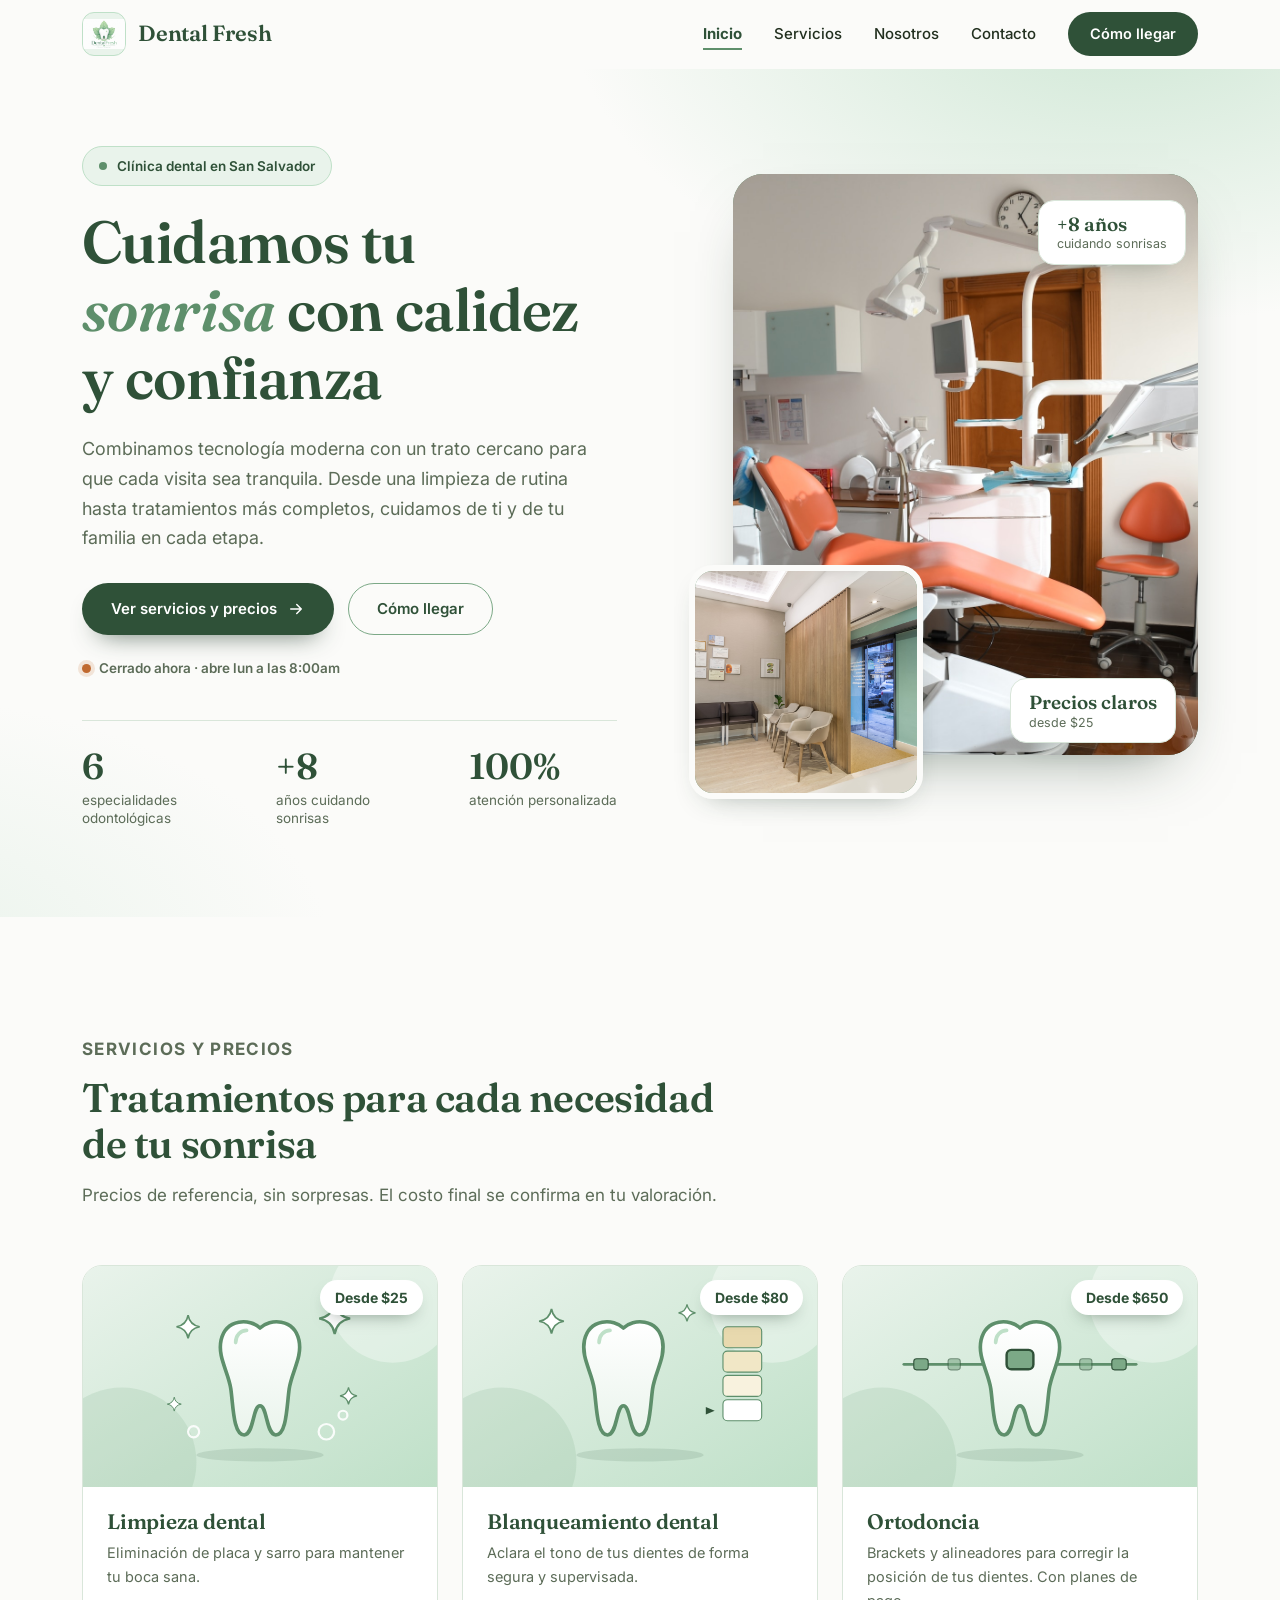
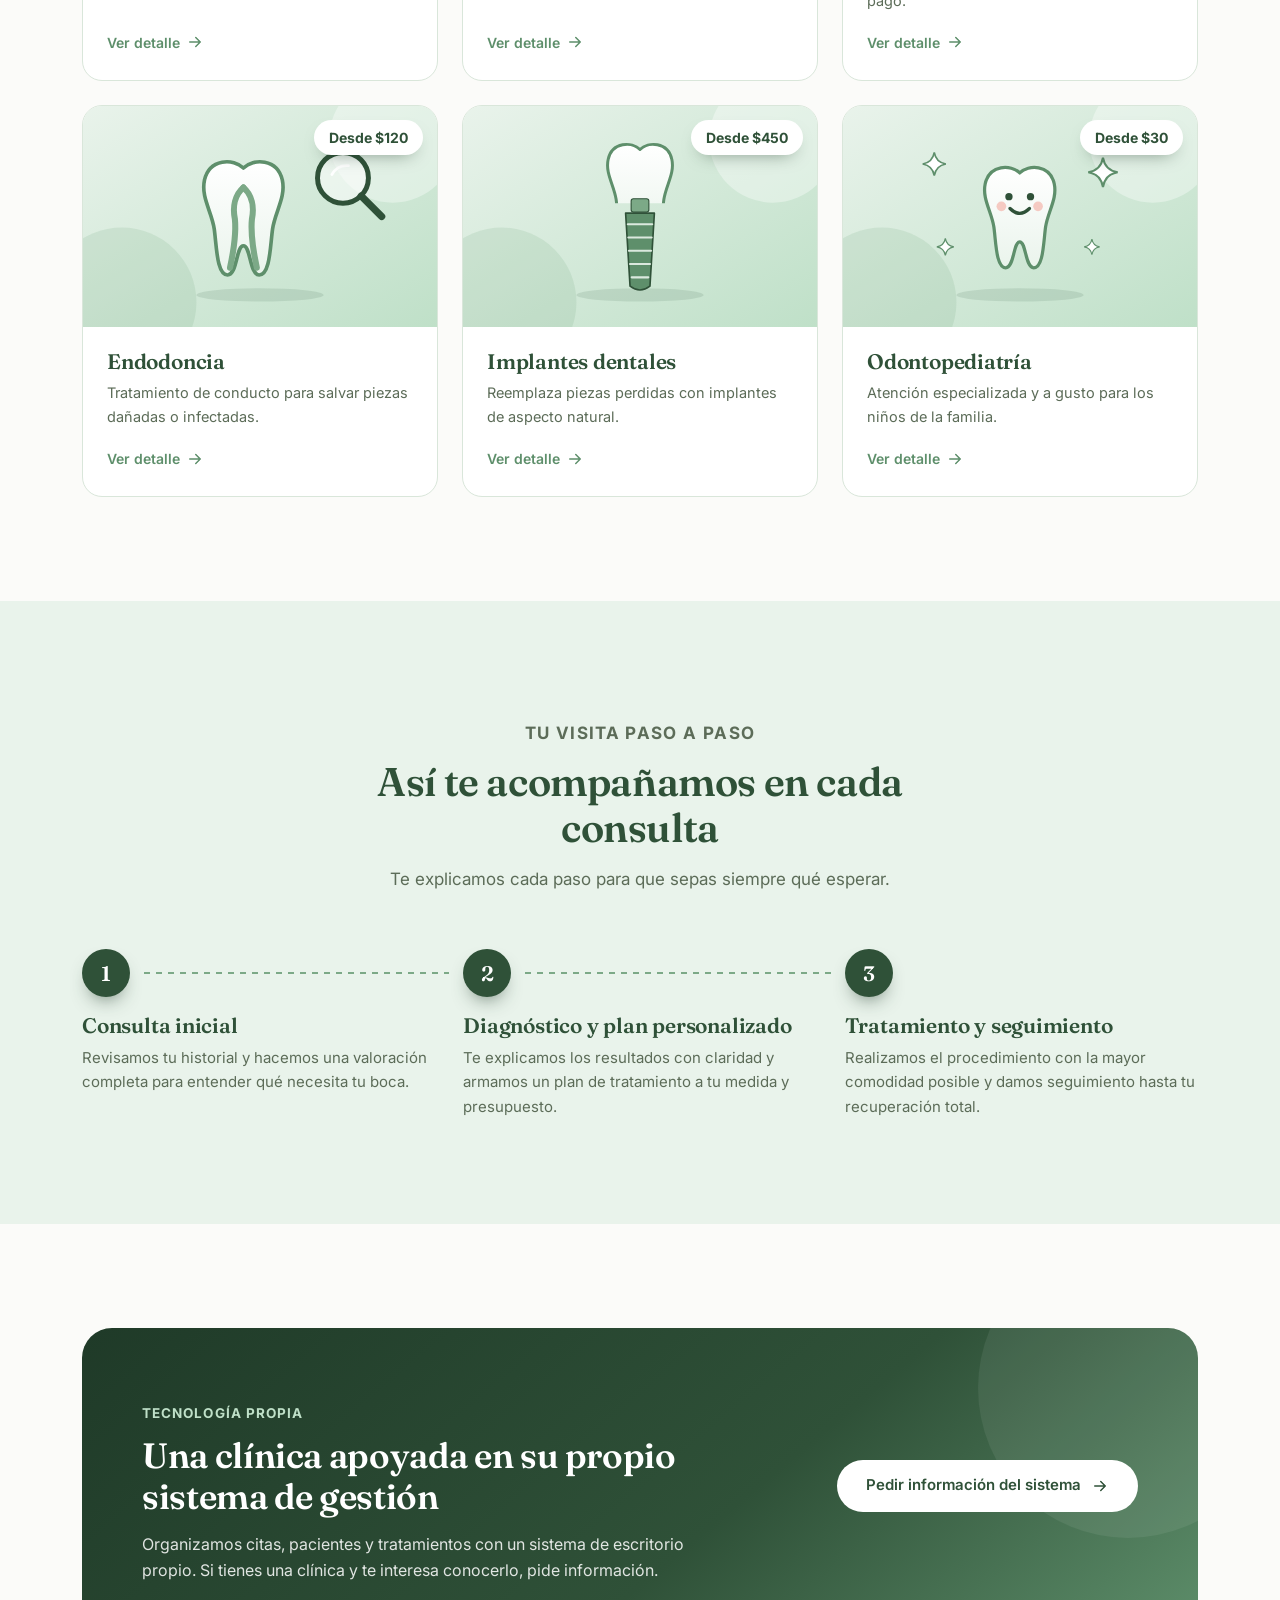
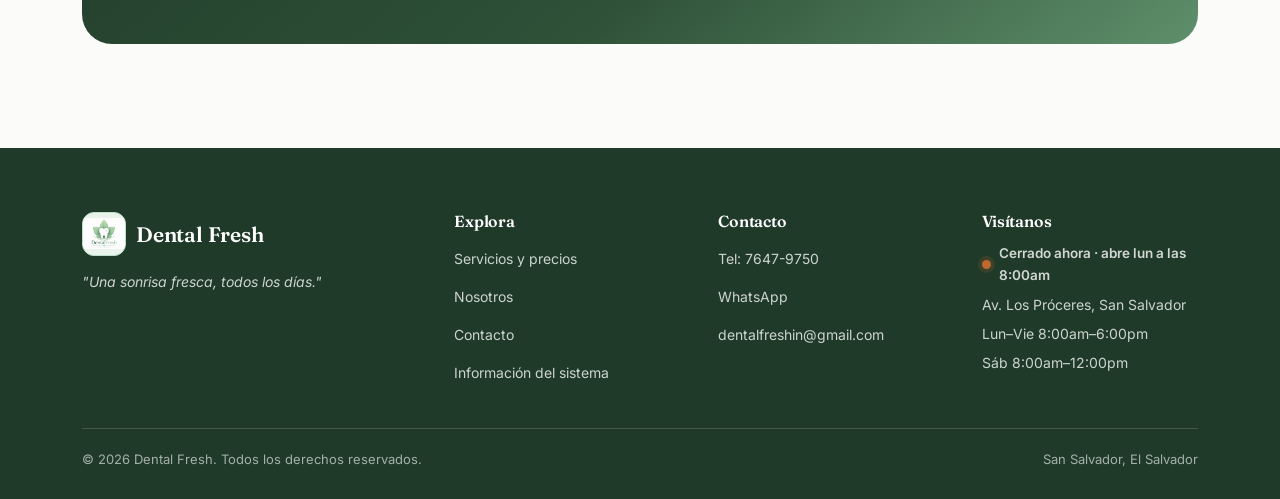
==== commit 50e539a2: "Fix HTML encoding issues in index.html" ====
--- a/index.html
+++ b/index.html
@@ -20,7 +20,7 @@
 <header>
   <div class="nav">
     <a href="index.html" class="brand-group" aria-label="Dental Fresh, inicio">
-      <span class="logo-slot"><img src="img/logo.jpeg" alt="Logo de Dental Fresh"></span>
+      <span class="logo-slot"><img src="logo.jpeg" alt="Logo de Dental Fresh"></span>
       <span class="brand">Dental Fresh</span>
     </a>
     <button class="menu-toggle" type="button" aria-label="Abrir menú" aria-expanded="false" aria-controls="menu"><span class="bars"></span></button>
@@ -170,4 +170,4 @@
 <div class="toast" role="status" aria-live="polite"></div>
 <script src="script.js"></script>
 </body>
-</html>+</html>
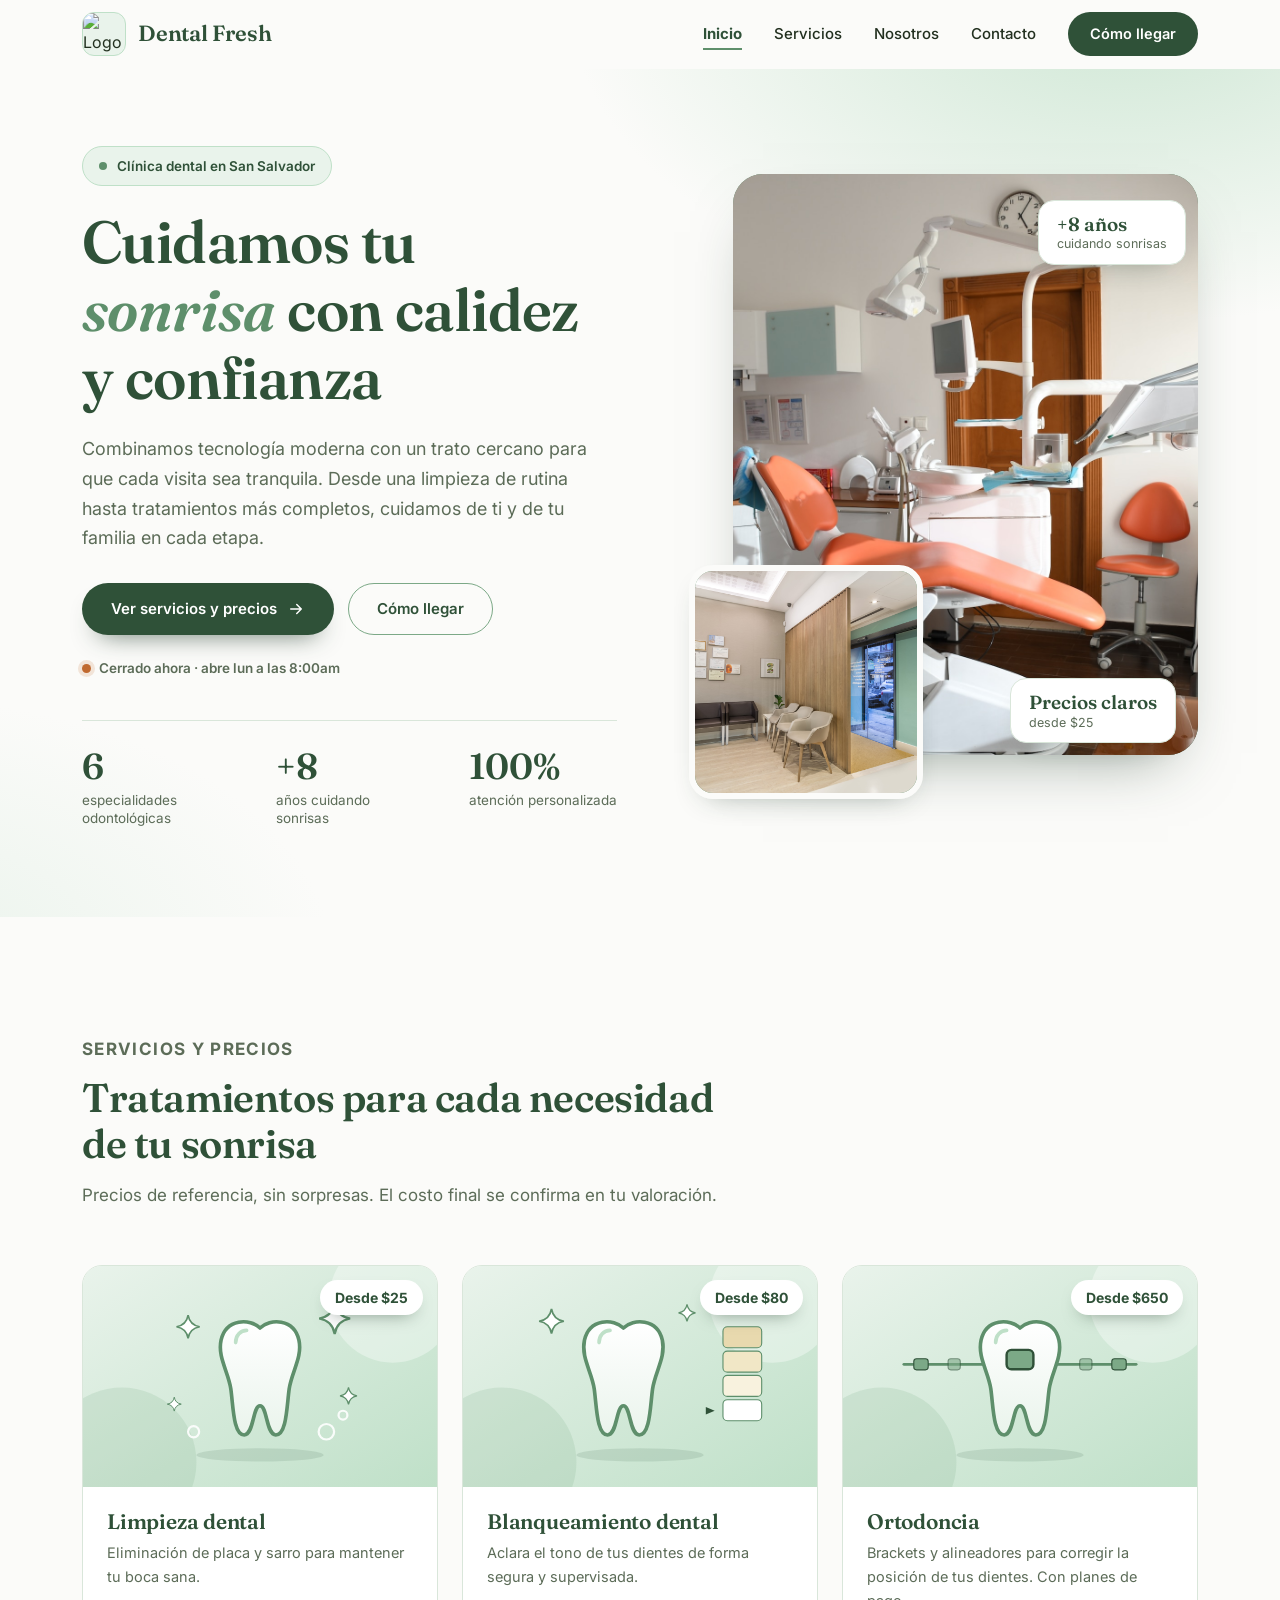
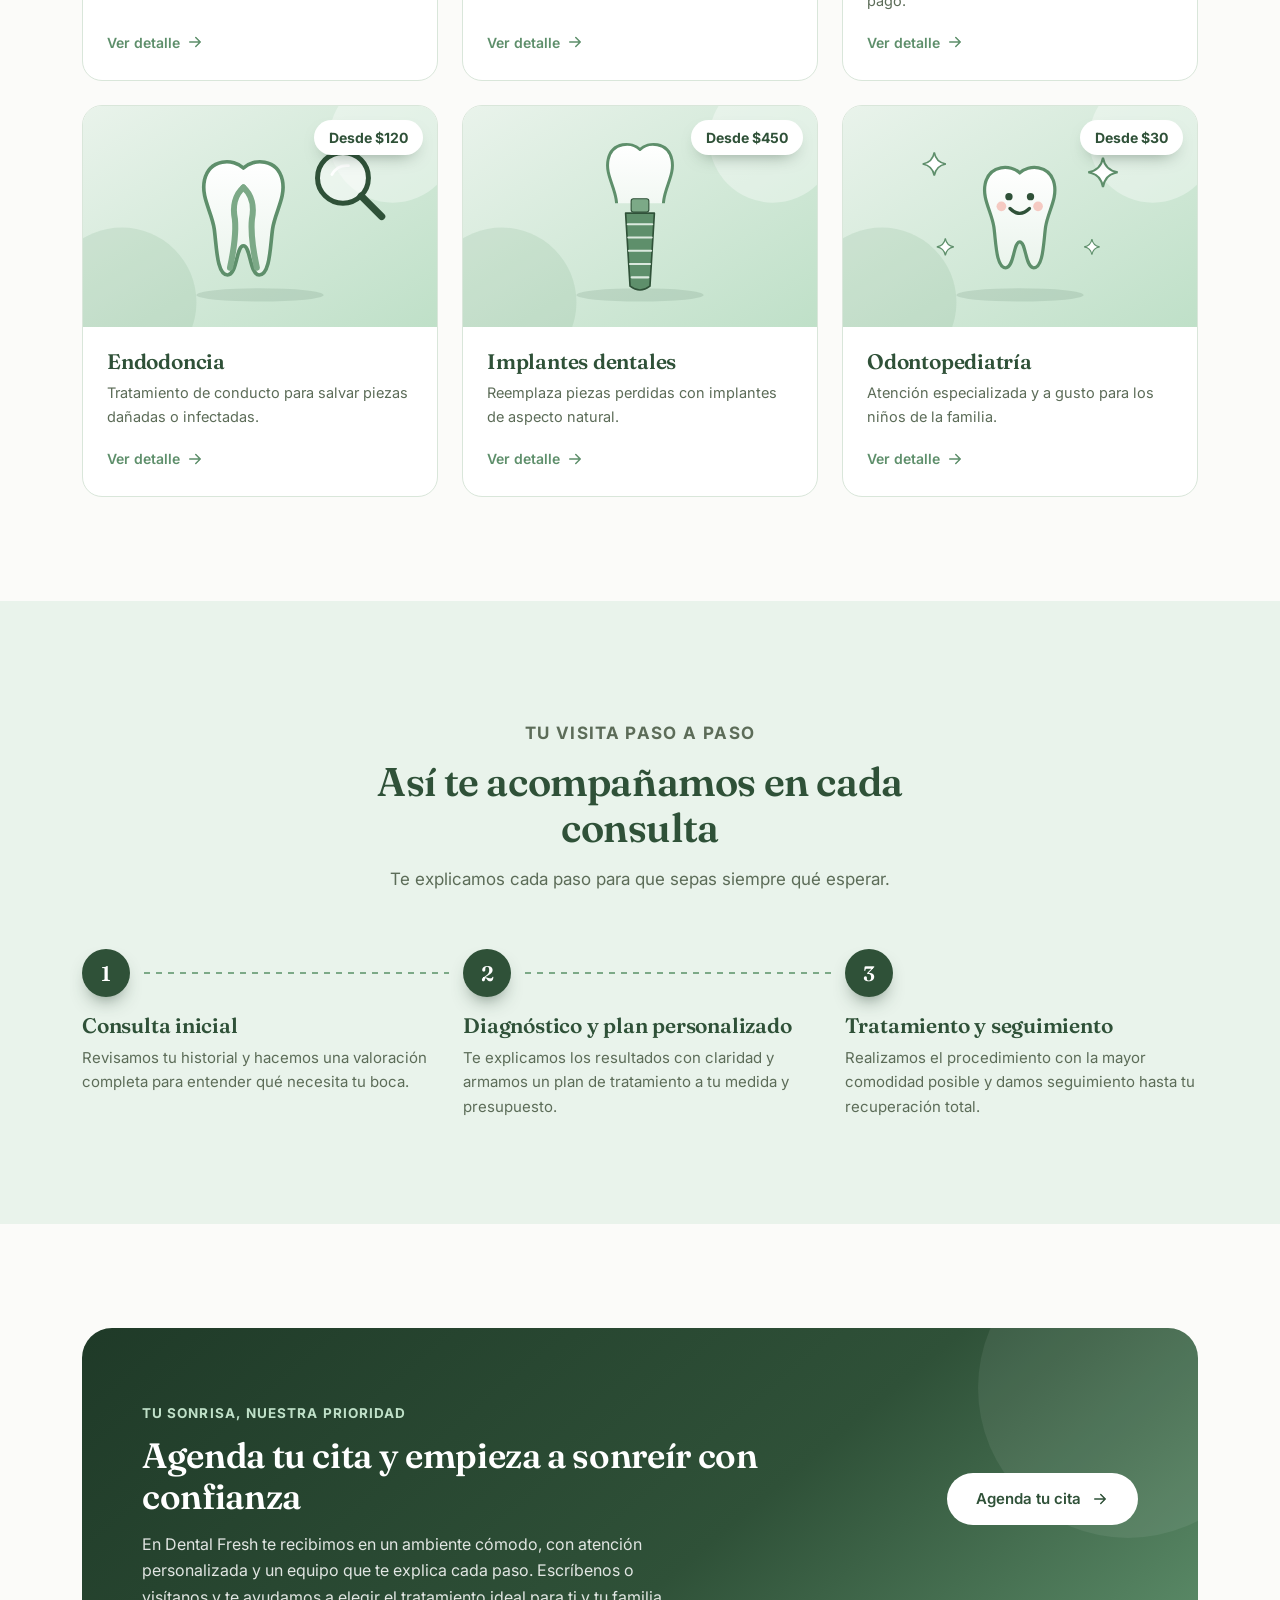
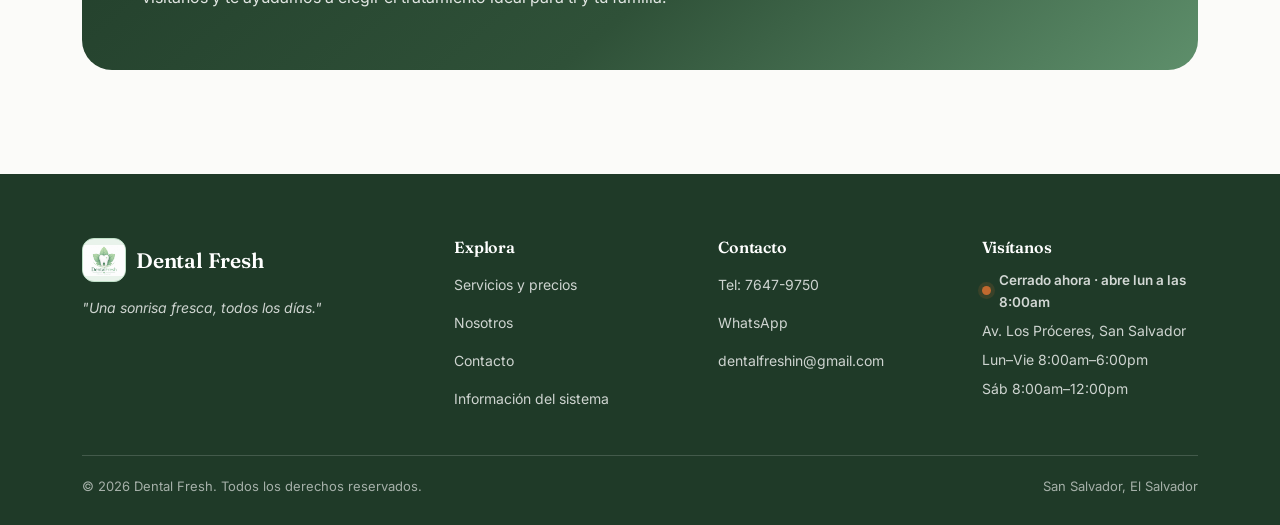
==== commit f10fd17c: "Fix HTML structure and update logo image source" ====
--- a/index.html
+++ b/index.html
@@ -20,7 +20,7 @@
 <header>
   <div class="nav">
     <a href="index.html" class="brand-group" aria-label="Dental Fresh, inicio">
-      <span class="logo-slot"><img src="logo.jpeg" alt="Logo de Dental Fresh"></span>
+      <span class="logo-slot"><img src="img/logo.jpeg" alt="Logo de Dental Fresh"></span>
       <span class="brand">Dental Fresh</span>
     </a>
     <button class="menu-toggle" type="button" aria-label="Abrir menú" aria-expanded="false" aria-controls="menu"><span class="bars"></span></button>
@@ -117,11 +117,11 @@
     <div class="wrap">
       <div class="band reveal">
         <div>
-          <p class="eyebrow">Tecnología propia</p>
-          <h2>Una clínica apoyada en su propio sistema de gestión</h2>
-          <p>Organizamos citas, pacientes y tratamientos con un sistema de escritorio propio. Si tienes una clínica y te interesa conocerlo, pide información.</p>
+          <p class="eyebrow">Tu sonrisa, nuestra prioridad</p>
+          <h2>Agenda tu cita y empieza a sonreír con confianza</h2>
+          <p>En Dental Fresh te recibimos en un ambiente cómodo, con atención personalizada y un equipo que te explica cada paso. Escríbenos o visítanos y te ayudamos a elegir el tratamiento ideal para ti y tu familia.</p>
         </div>
-        <a class="btn btn-light" href="contacto.html#sistema">Pedir información del sistema <svg class="arr" viewBox="0 0 24 24" aria-hidden="true"><path d="M5 12h14M13 6l6 6-6 6"/></svg></a>
+        <a class="btn btn-light" href="contacto.html#ubicacion">Agenda tu cita <svg class="arr" viewBox="0 0 24 24" aria-hidden="true"><path d="M5 12h14M13 6l6 6-6 6"/></svg></a>
       </div>
     </div>
   </section>
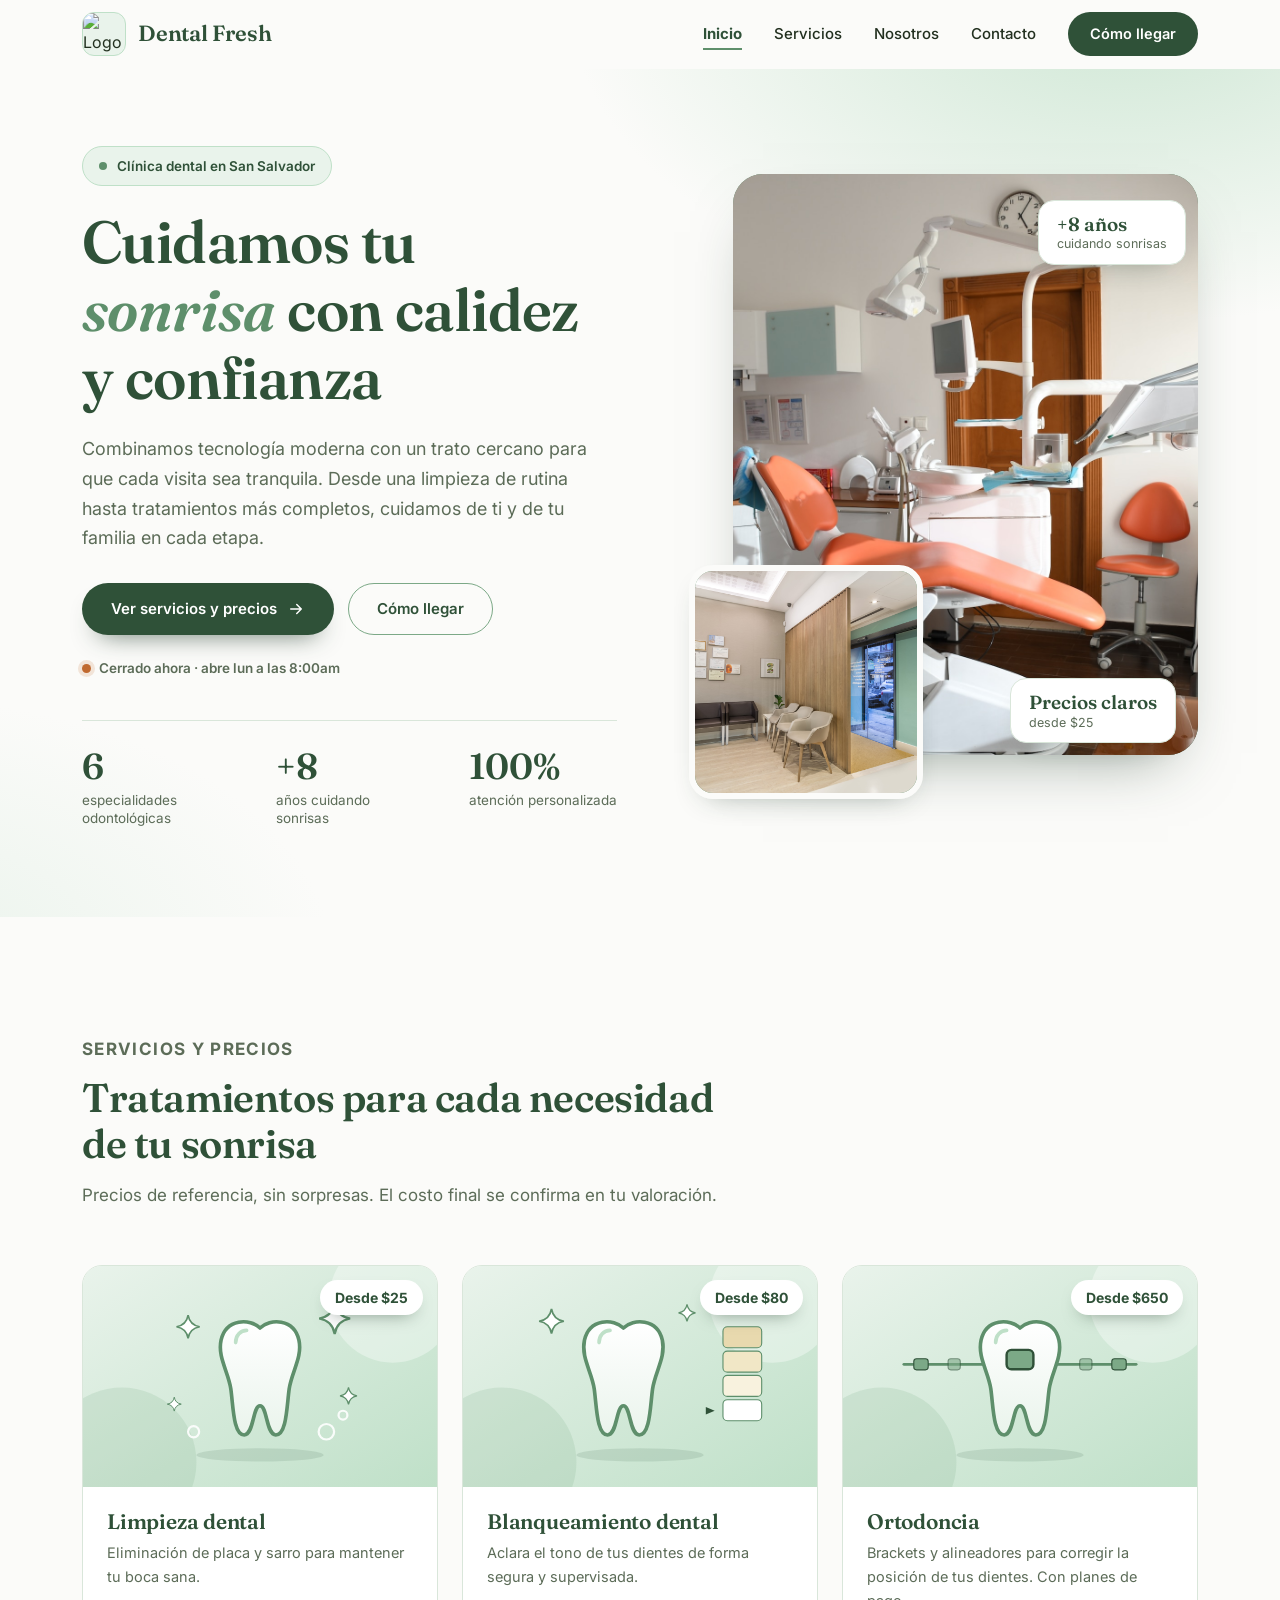
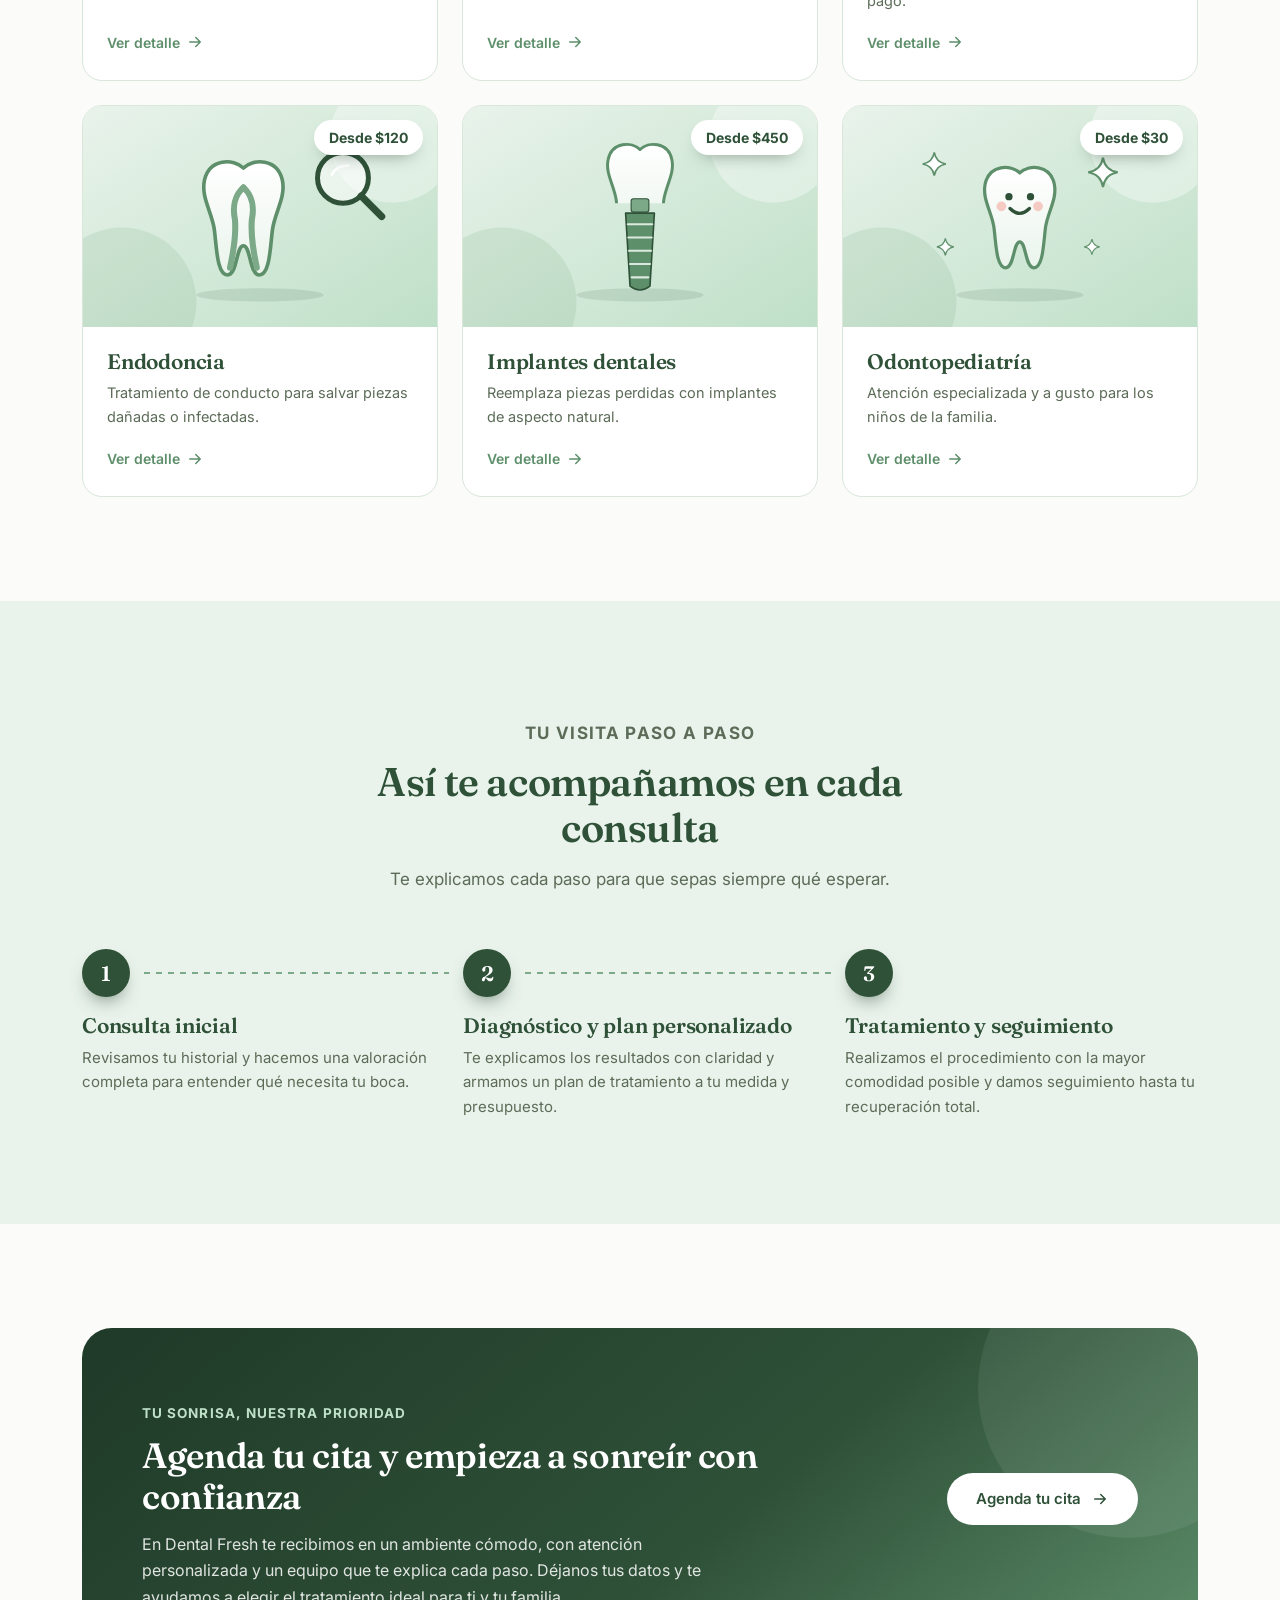
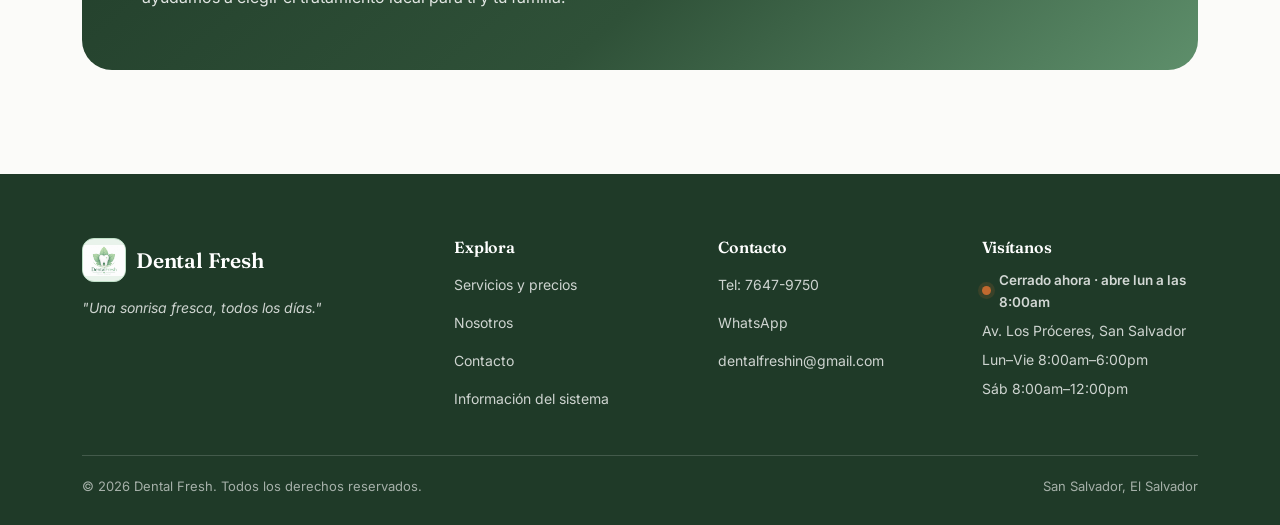
==== commit f499a09d: "Fix HTML encoding issues in index.html" ====
--- a/index.html
+++ b/index.html
@@ -119,9 +119,9 @@
         <div>
           <p class="eyebrow">Tu sonrisa, nuestra prioridad</p>
           <h2>Agenda tu cita y empieza a sonreír con confianza</h2>
-          <p>En Dental Fresh te recibimos en un ambiente cómodo, con atención personalizada y un equipo que te explica cada paso. Escríbenos o visítanos y te ayudamos a elegir el tratamiento ideal para ti y tu familia.</p>
+          <p>En Dental Fresh te recibimos en un ambiente cómodo, con atención personalizada y un equipo que te explica cada paso. Déjanos tus datos y te ayudamos a elegir el tratamiento ideal para ti y tu familia.</p>
         </div>
-        <a class="btn btn-light" href="contacto.html#ubicacion">Agenda tu cita <svg class="arr" viewBox="0 0 24 24" aria-hidden="true"><path d="M5 12h14M13 6l6 6-6 6"/></svg></a>
+        <a class="btn btn-light" href="contacto.html#agendar">Agenda tu cita <svg class="arr" viewBox="0 0 24 24" aria-hidden="true"><path d="M5 12h14M13 6l6 6-6 6"/></svg></a>
       </div>
     </div>
   </section>
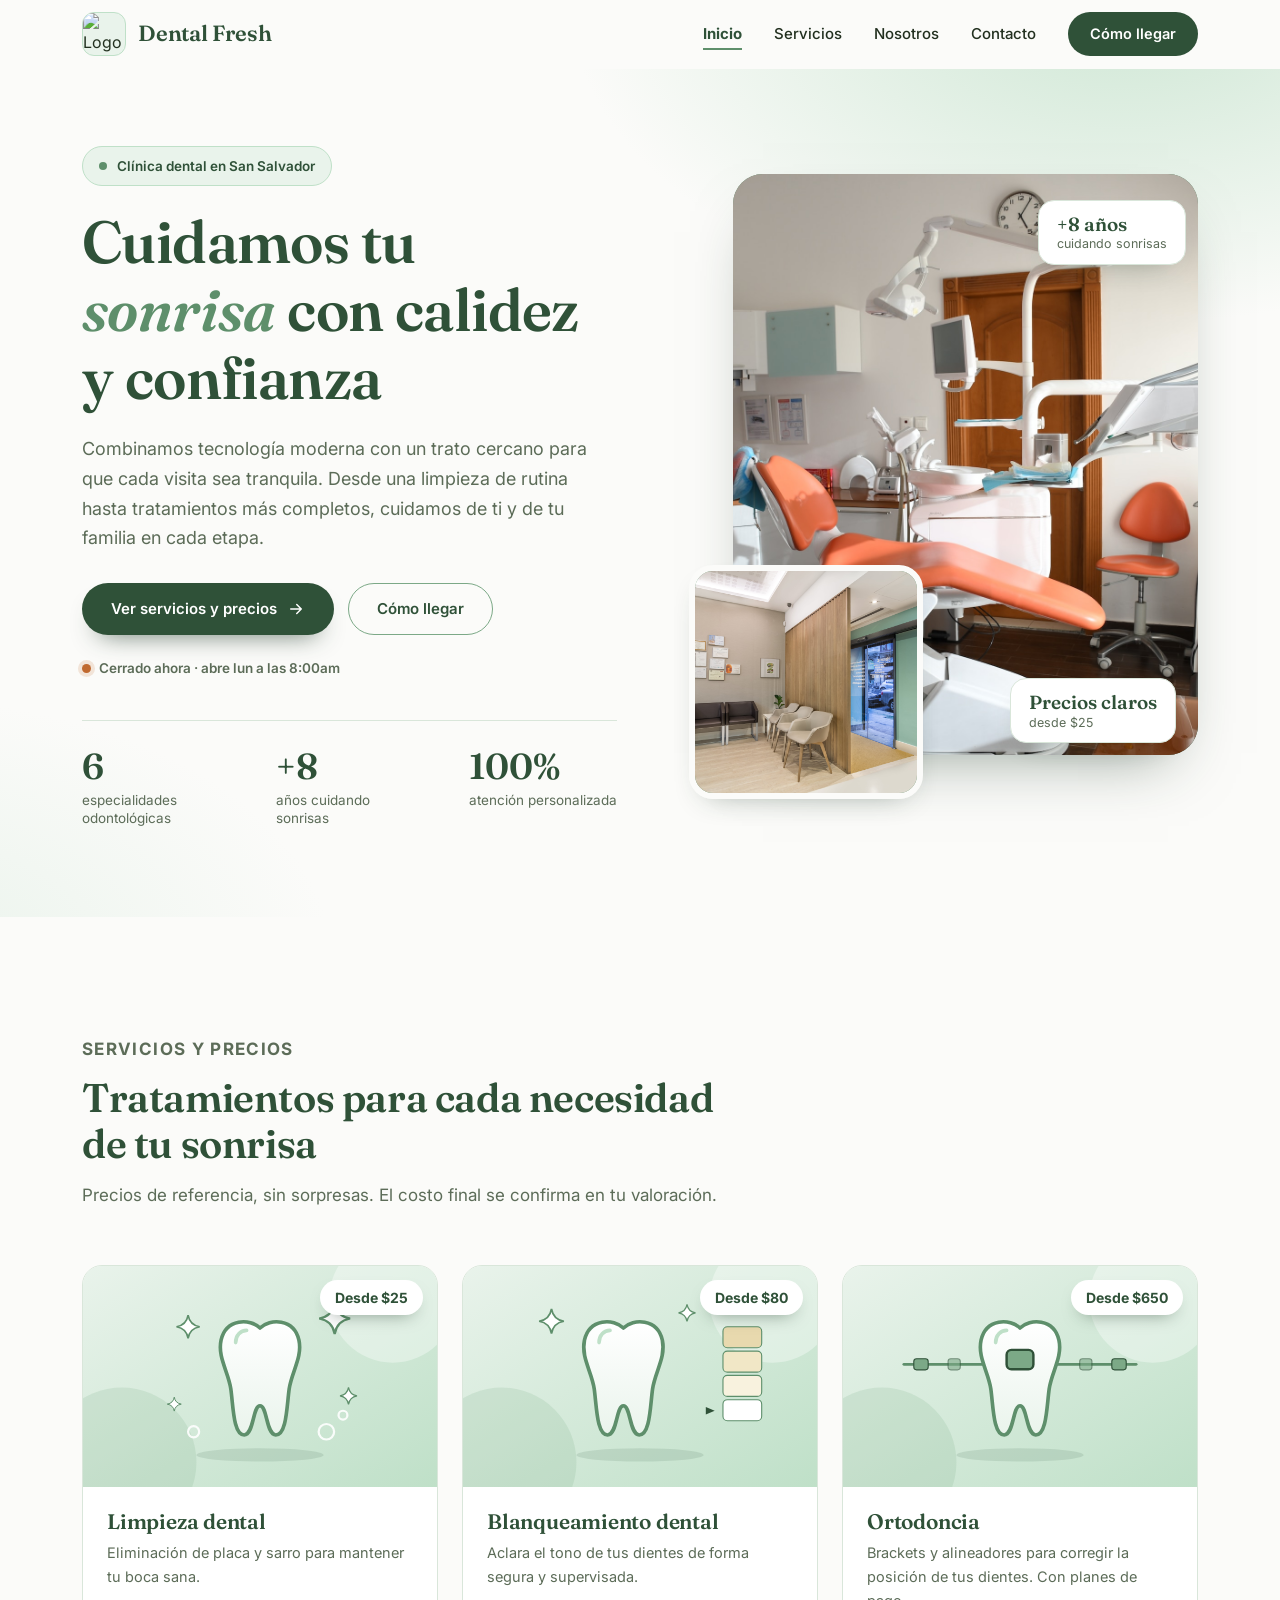
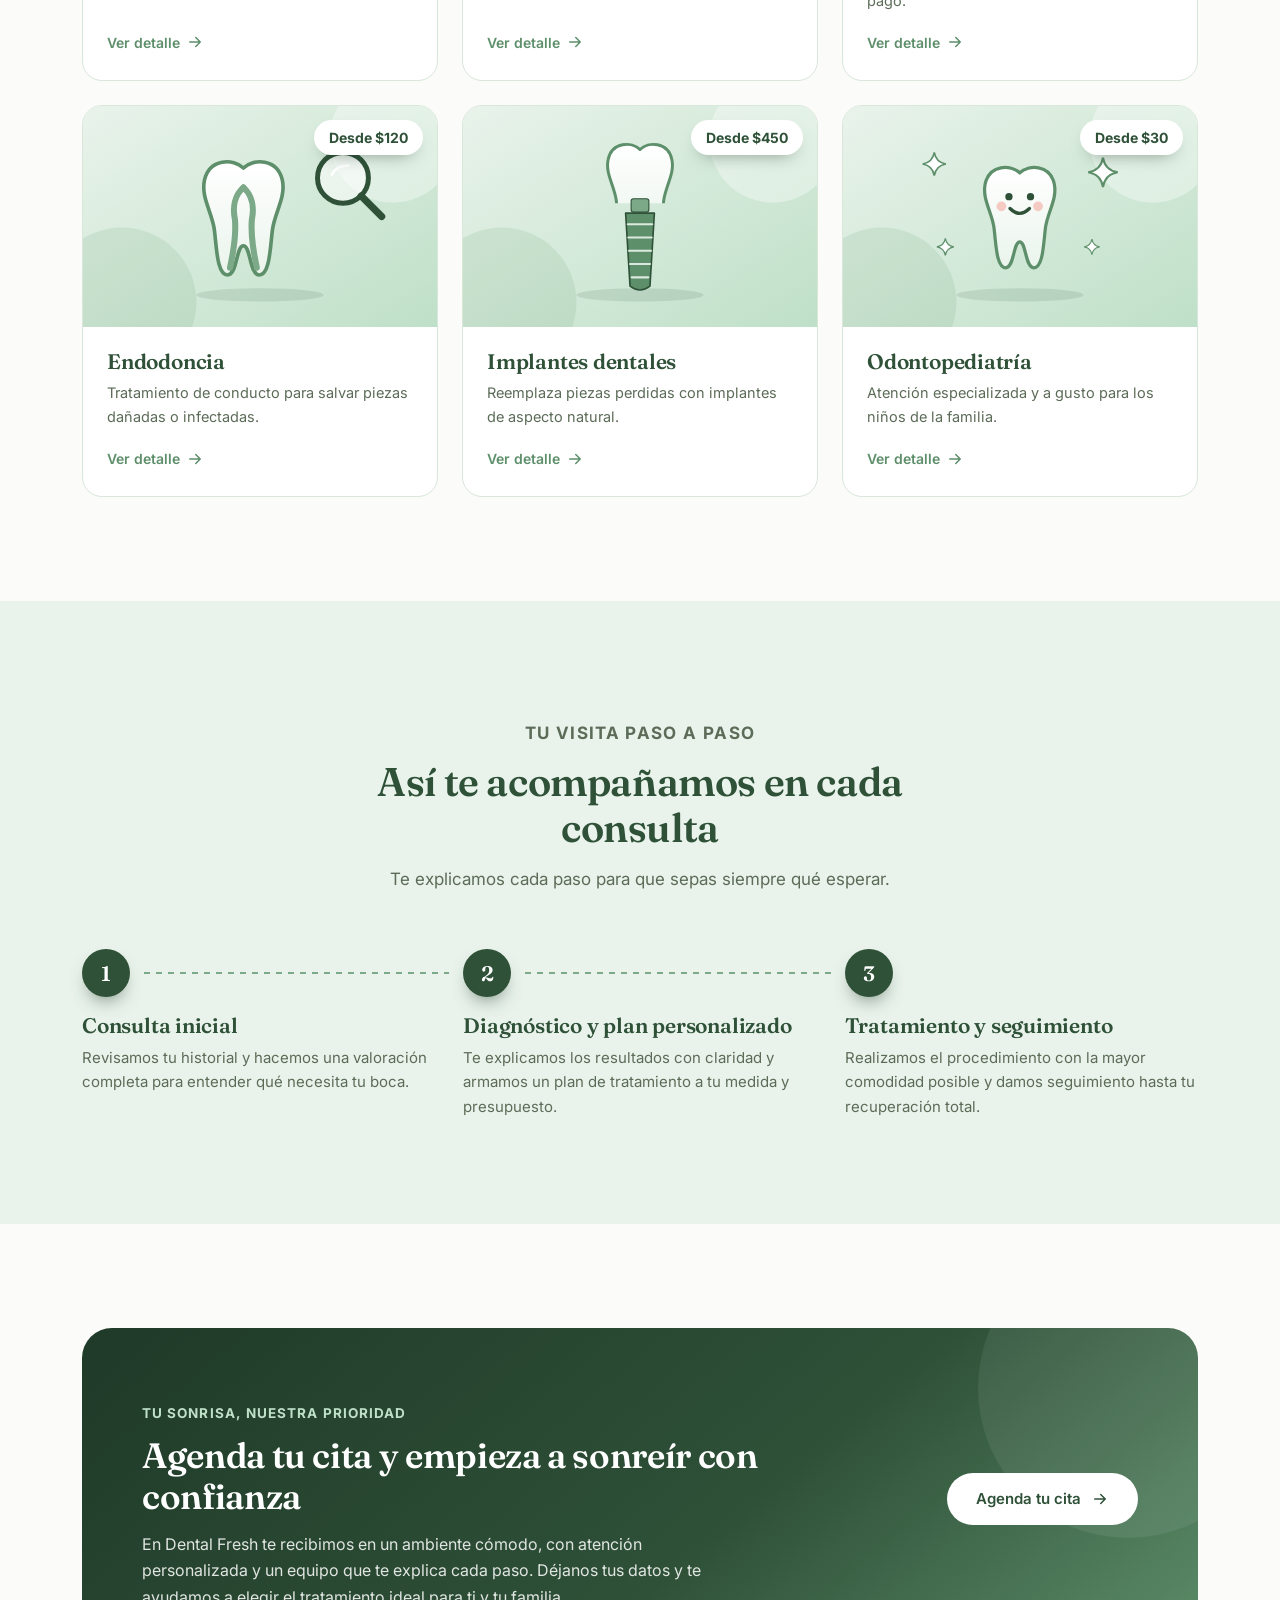
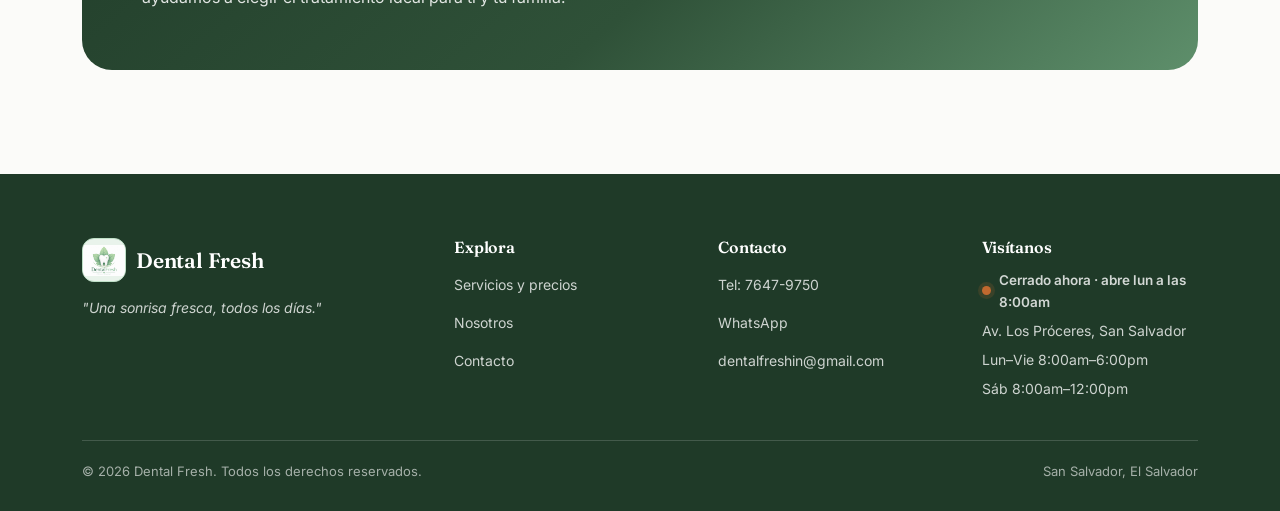
==== commit ee43c2ec: "Fix HTML encoding issues in index.html" ====
--- a/index.html
+++ b/index.html
@@ -140,7 +140,6 @@
           <li><a href="servicios.html">Servicios y precios</a></li>
           <li><a href="nosotros.html">Nosotros</a></li>
           <li><a href="contacto.html">Contacto</a></li>
-          <li><a href="#sistema">Información del sistema</a></li>
         </ul>
       </div>
       <div>
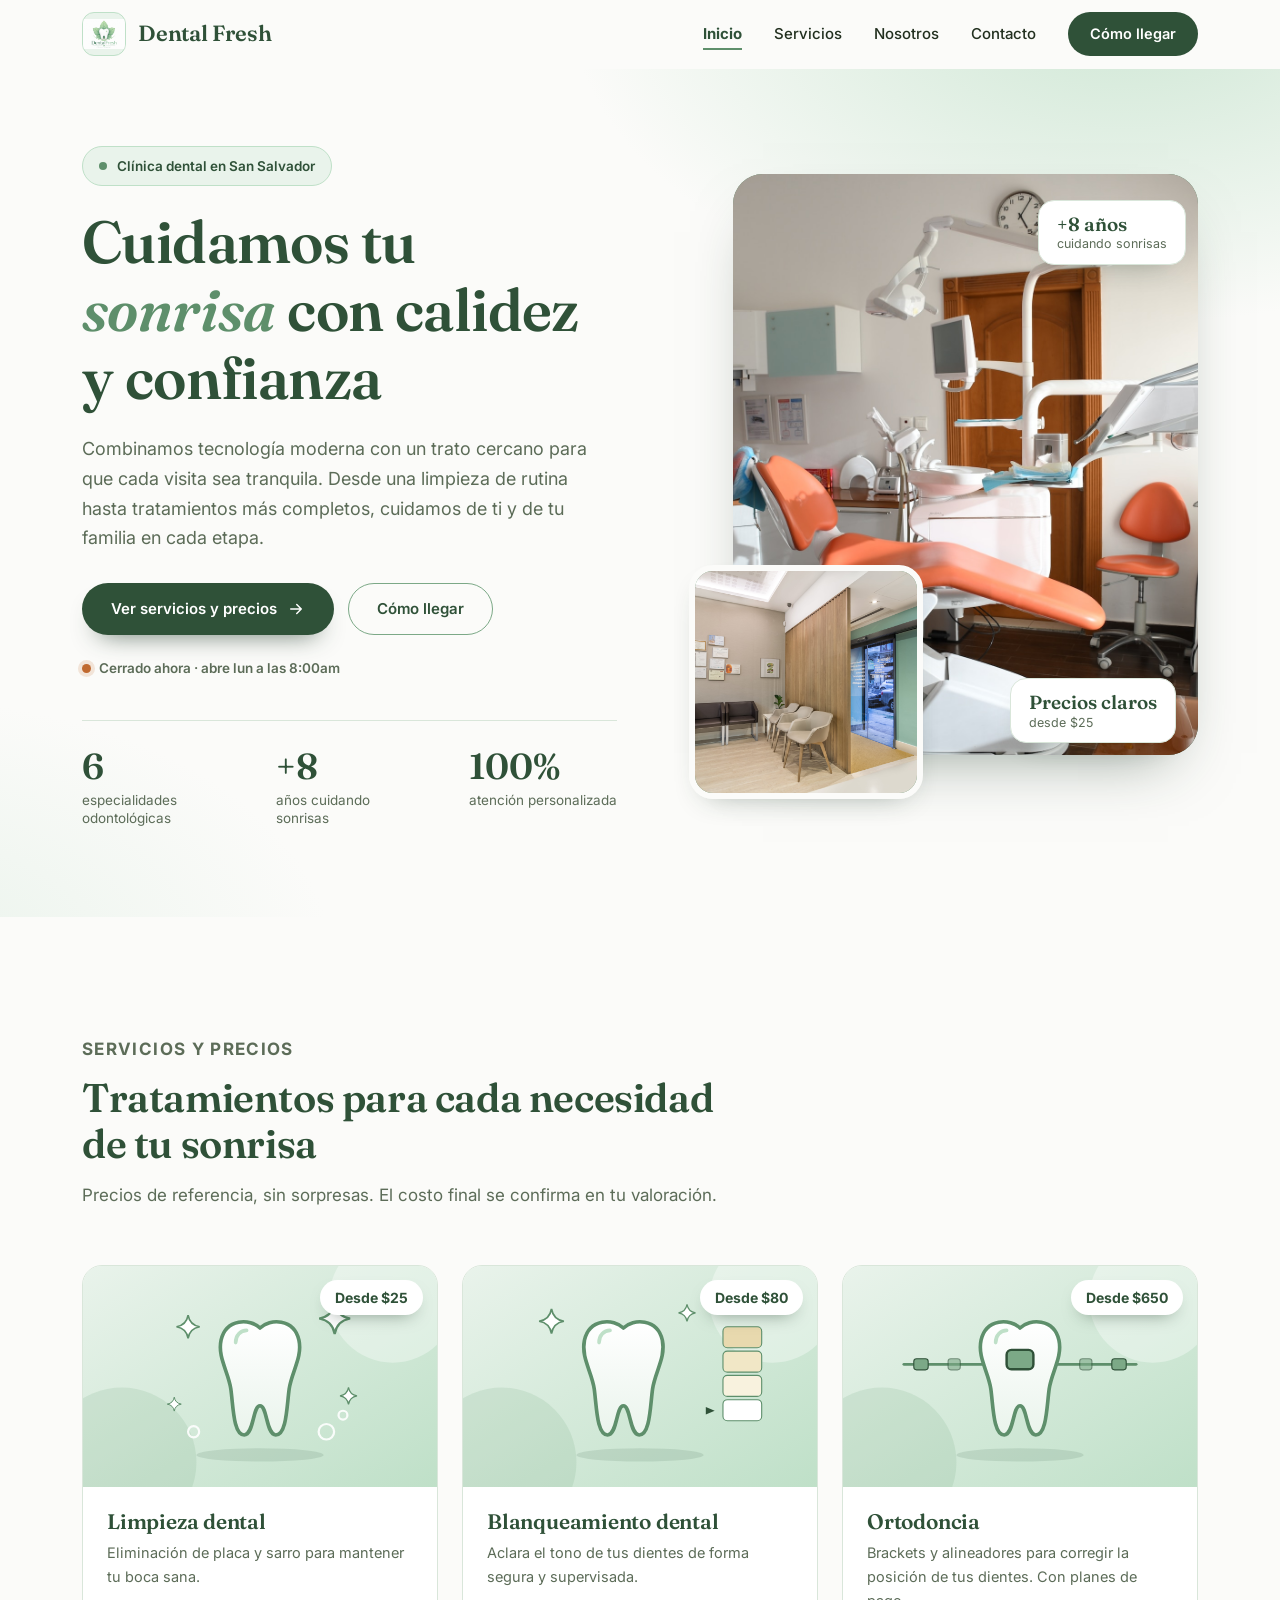
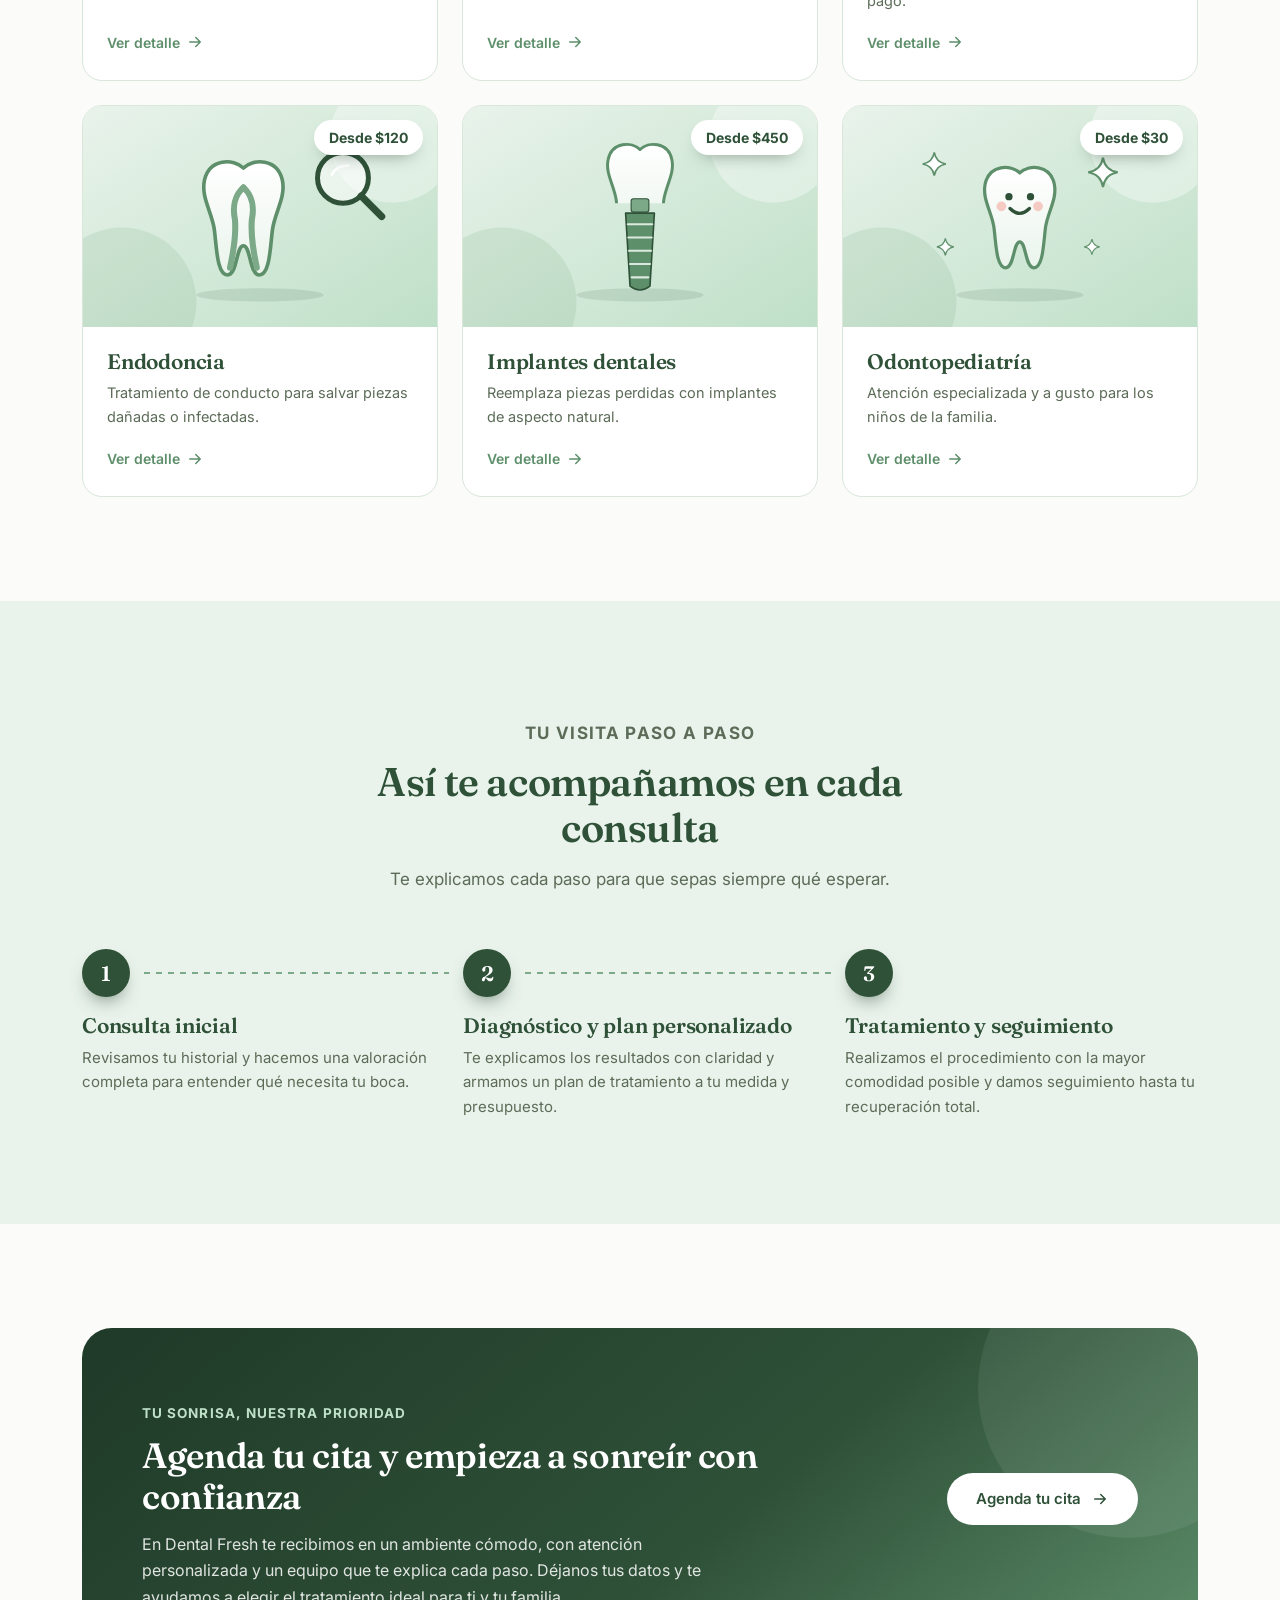
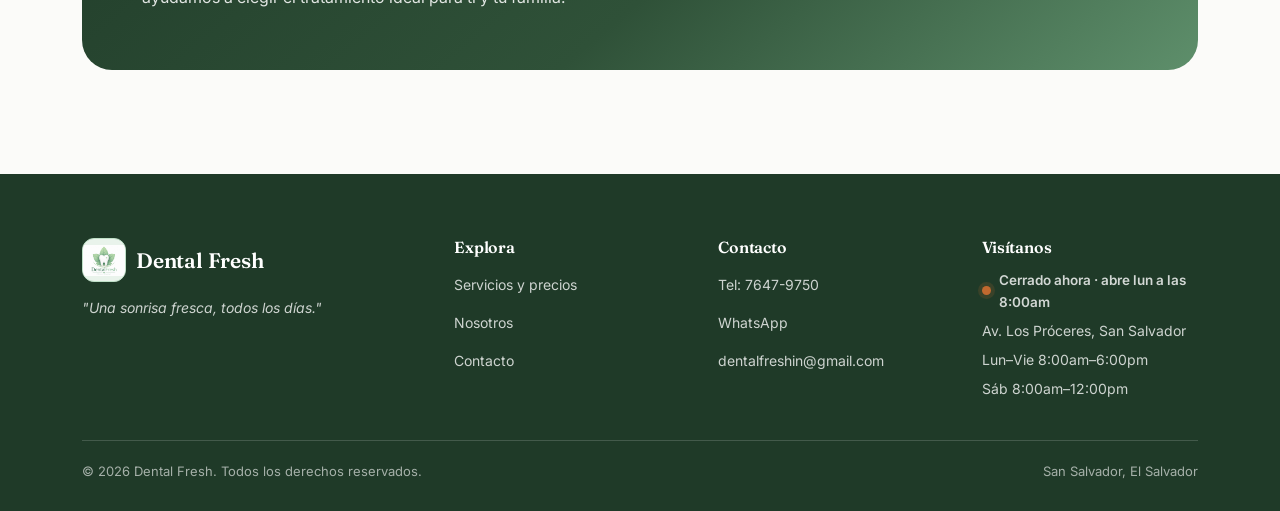
==== commit 5cfd5954: "Update index.html" ====
--- a/index.html
+++ b/index.html
@@ -20,7 +20,7 @@
 <header>
   <div class="nav">
     <a href="index.html" class="brand-group" aria-label="Dental Fresh, inicio">
-      <span class="logo-slot"><img src="img/logo.jpeg" alt="Logo de Dental Fresh"></span>
+      <span class="logo-slot"><img src="logo.jpeg" alt="Logo de Dental Fresh"></span>
       <span class="brand">Dental Fresh</span>
     </a>
     <button class="menu-toggle" type="button" aria-label="Abrir menú" aria-expanded="false" aria-controls="menu"><span class="bars"></span></button>
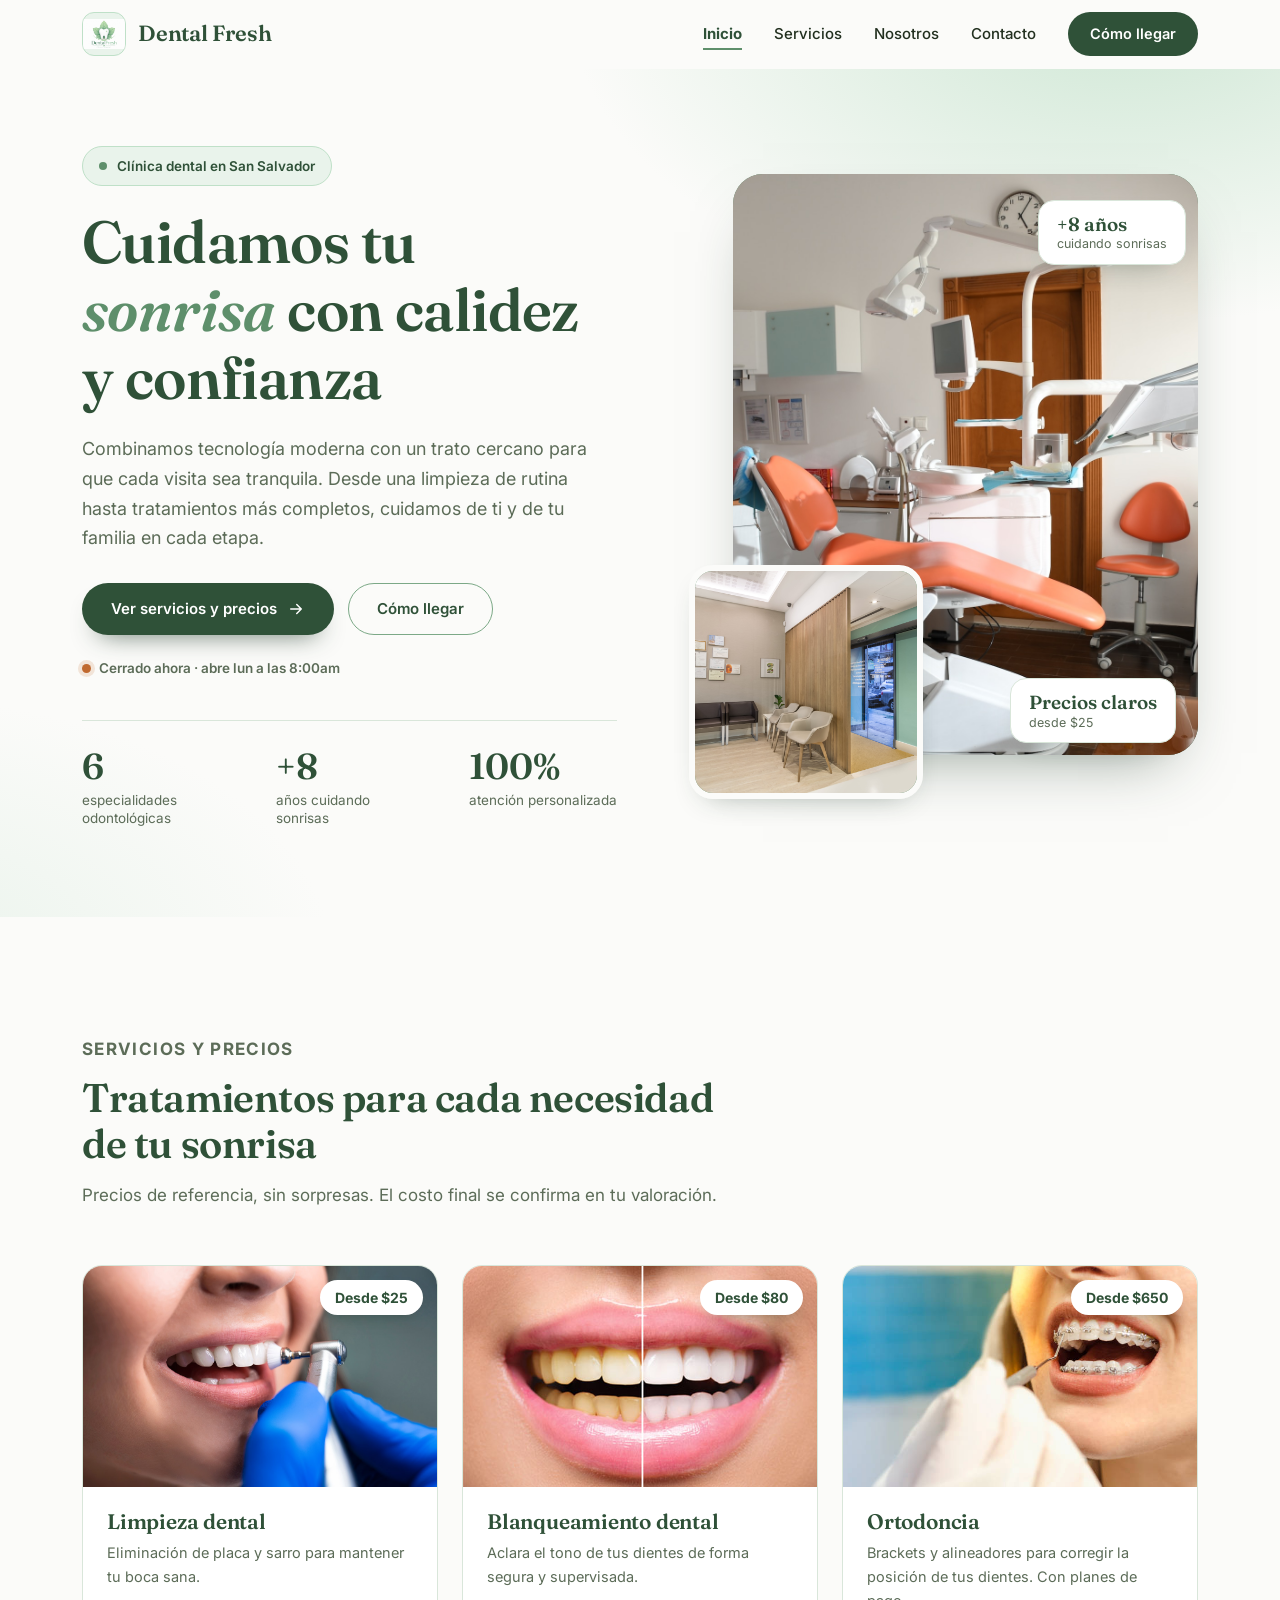
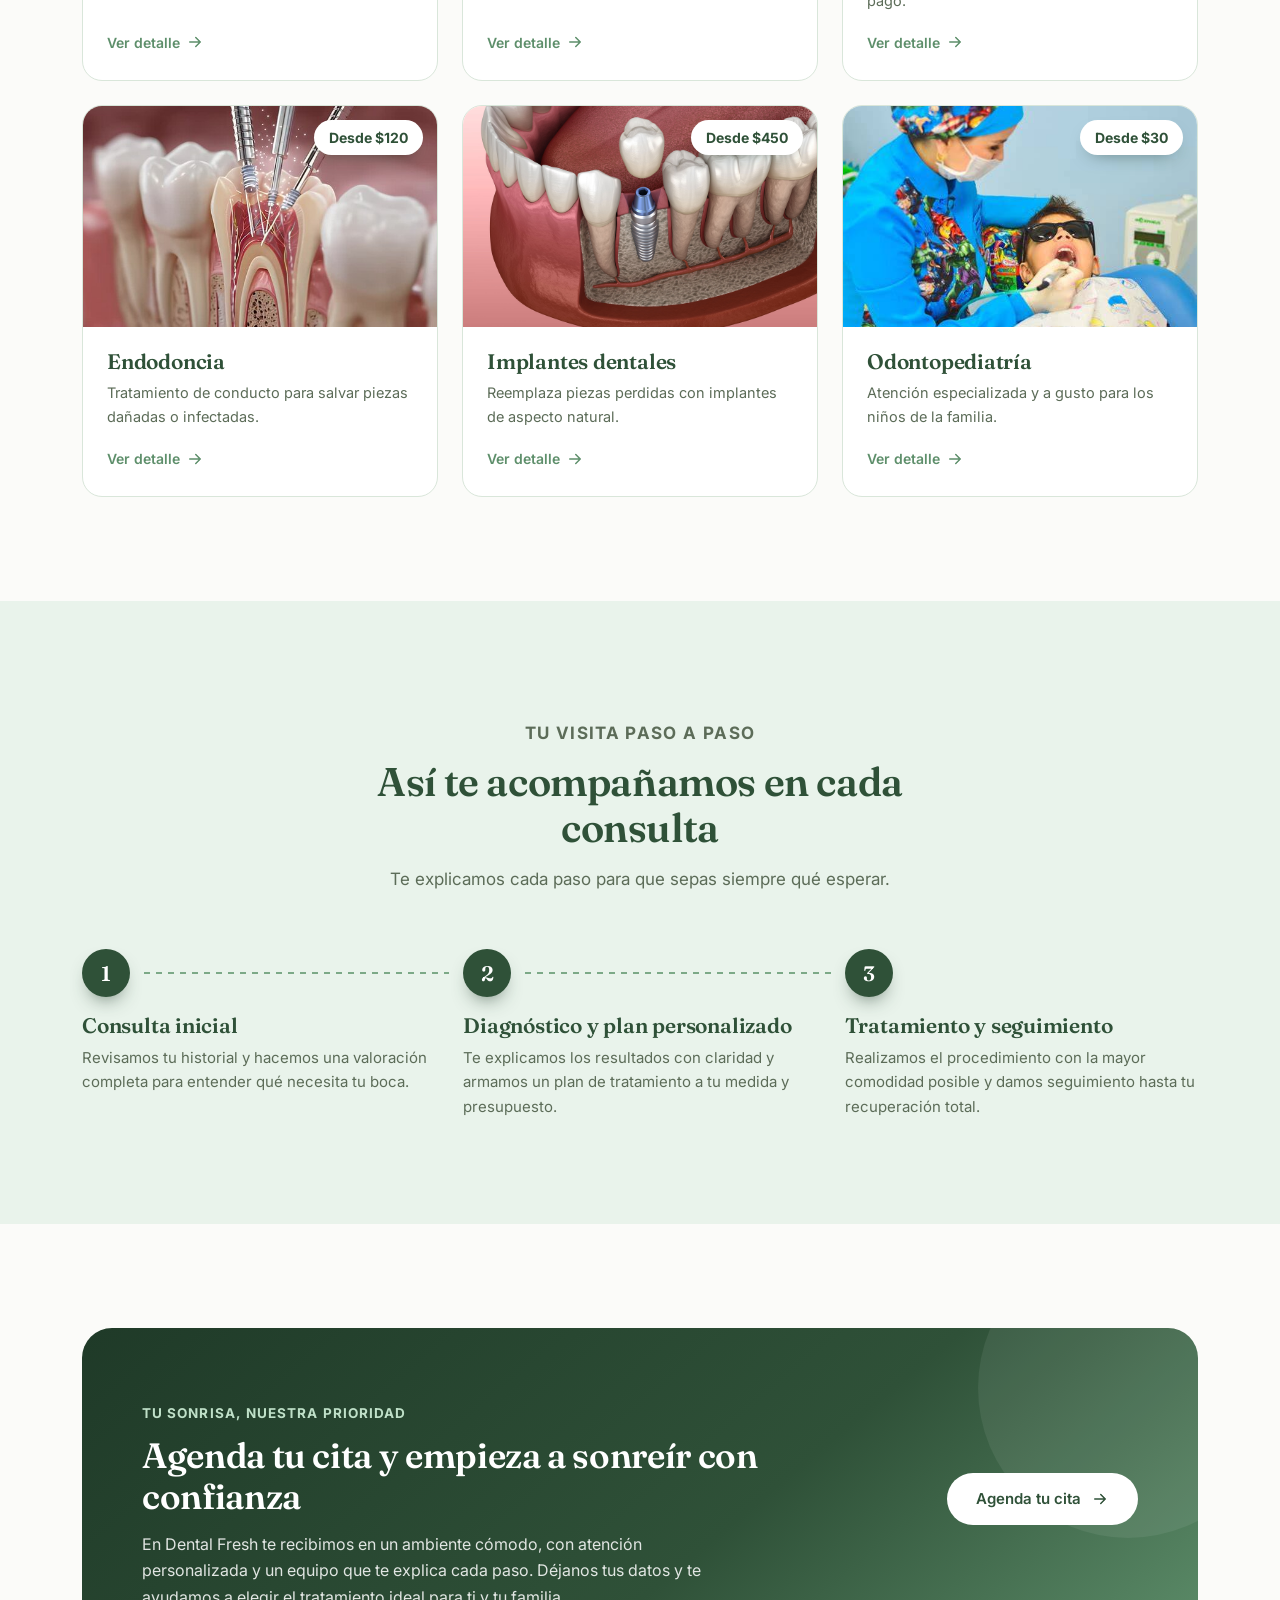
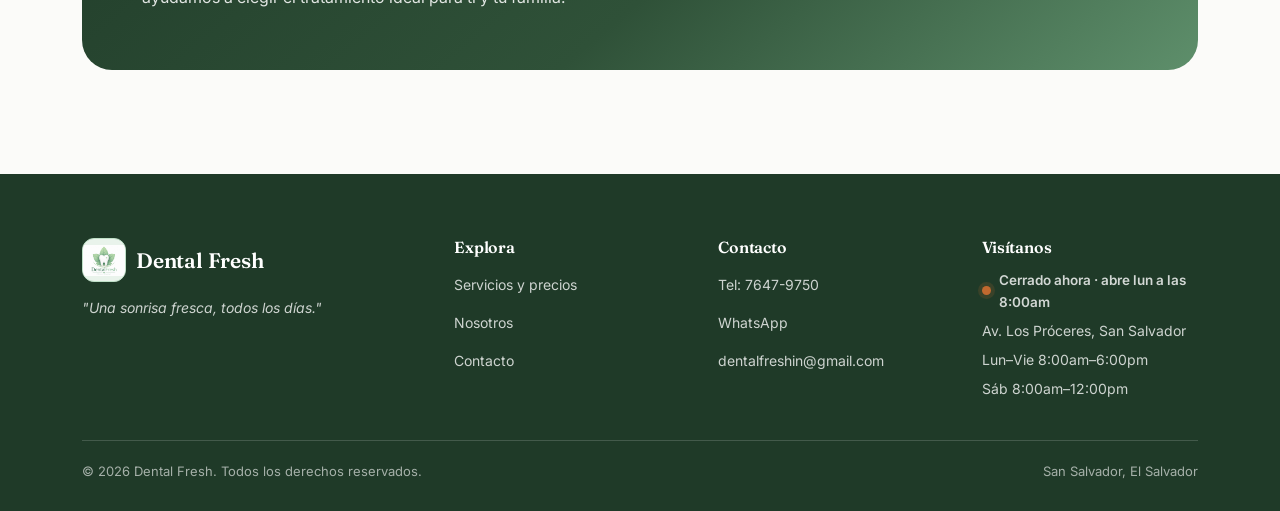
==== commit 236d77b7: "Update index.html" ====
--- a/index.html
+++ b/index.html
@@ -71,27 +71,27 @@
       </div>
       <div class="svc-grid">
         <a class="svc reveal" href="servicios.html#limpieza">
-          <div class="svc-media"><img src="limpieza.svg" alt="Ilustración de limpieza dental" loading="lazy"><span class="svc-price">Desde $25</span></div>
+          <div class="svc-media"><img src="limpieza_dental.jpg" alt="Ilustración de limpieza dental" loading="lazy"><span class="svc-price">Desde $25</span></div>
           <div class="svc-body"><h3>Limpieza dental</h3><p>Eliminación de placa y sarro para mantener tu boca sana.</p><span class="svc-link">Ver detalle <svg class="arr" viewBox="0 0 24 24" aria-hidden="true"><path d="M5 12h14M13 6l6 6-6 6"/></svg></span></div>
         </a>
         <a class="svc reveal" style="--d:.08s" href="servicios.html#blanqueamiento">
-          <div class="svc-media"><img src="blanqueamiento.svg" alt="Ilustración de blanqueamiento dental" loading="lazy"><span class="svc-price">Desde $80</span></div>
+          <div class="svc-media"><img src="blanqueamiento_dental.jpg" alt="Ilustración de blanqueamiento dental" loading="lazy"><span class="svc-price">Desde $80</span></div>
           <div class="svc-body"><h3>Blanqueamiento dental</h3><p>Aclara el tono de tus dientes de forma segura y supervisada.</p><span class="svc-link">Ver detalle <svg class="arr" viewBox="0 0 24 24" aria-hidden="true"><path d="M5 12h14M13 6l6 6-6 6"/></svg></span></div>
         </a>
         <a class="svc reveal" style="--d:.16s" href="servicios.html#ortodoncia">
-          <div class="svc-media"><img src="ortodoncia.svg" alt="Ilustración de ortodoncia" loading="lazy"><span class="svc-price">Desde $650</span></div>
+          <div class="svc-media"><img src="ortodoncia.jpg" alt="Ilustración de ortodoncia" loading="lazy"><span class="svc-price">Desde $650</span></div>
           <div class="svc-body"><h3>Ortodoncia</h3><p>Brackets y alineadores para corregir la posición de tus dientes. Con planes de pago.</p><span class="svc-link">Ver detalle <svg class="arr" viewBox="0 0 24 24" aria-hidden="true"><path d="M5 12h14M13 6l6 6-6 6"/></svg></span></div>
         </a>
         <a class="svc reveal" href="servicios.html#endodoncia">
-          <div class="svc-media"><img src="endodoncia.svg" alt="Ilustración de endodoncia" loading="lazy"><span class="svc-price">Desde $120</span></div>
+          <div class="svc-media"><img src="endodoncia.jpg" alt="Ilustración de endodoncia" loading="lazy"><span class="svc-price">Desde $120</span></div>
           <div class="svc-body"><h3>Endodoncia</h3><p>Tratamiento de conducto para salvar piezas dañadas o infectadas.</p><span class="svc-link">Ver detalle <svg class="arr" viewBox="0 0 24 24" aria-hidden="true"><path d="M5 12h14M13 6l6 6-6 6"/></svg></span></div>
         </a>
         <a class="svc reveal" style="--d:.08s" href="servicios.html#implantes">
-          <div class="svc-media"><img src="implantes.svg" alt="Ilustración de implante dental" loading="lazy"><span class="svc-price">Desde $450</span></div>
+          <div class="svc-media"><img src="implantes_dentales.jpg" alt="Ilustración de implante dental" loading="lazy"><span class="svc-price">Desde $450</span></div>
           <div class="svc-body"><h3>Implantes dentales</h3><p>Reemplaza piezas perdidas con implantes de aspecto natural.</p><span class="svc-link">Ver detalle <svg class="arr" viewBox="0 0 24 24" aria-hidden="true"><path d="M5 12h14M13 6l6 6-6 6"/></svg></span></div>
         </a>
         <a class="svc reveal" style="--d:.16s" href="servicios.html#odontopediatria">
-          <div class="svc-media"><img src="odontopediatria.svg" alt="Ilustración de odontopediatría" loading="lazy"><span class="svc-price">Desde $30</span></div>
+          <div class="svc-media"><img src="odontopediatria.jpg" alt="Ilustración de odontopediatría" loading="lazy"><span class="svc-price">Desde $30</span></div>
           <div class="svc-body"><h3>Odontopediatría</h3><p>Atención especializada y a gusto para los niños de la familia.</p><span class="svc-link">Ver detalle <svg class="arr" viewBox="0 0 24 24" aria-hidden="true"><path d="M5 12h14M13 6l6 6-6 6"/></svg></span></div>
         </a>
       </div>
